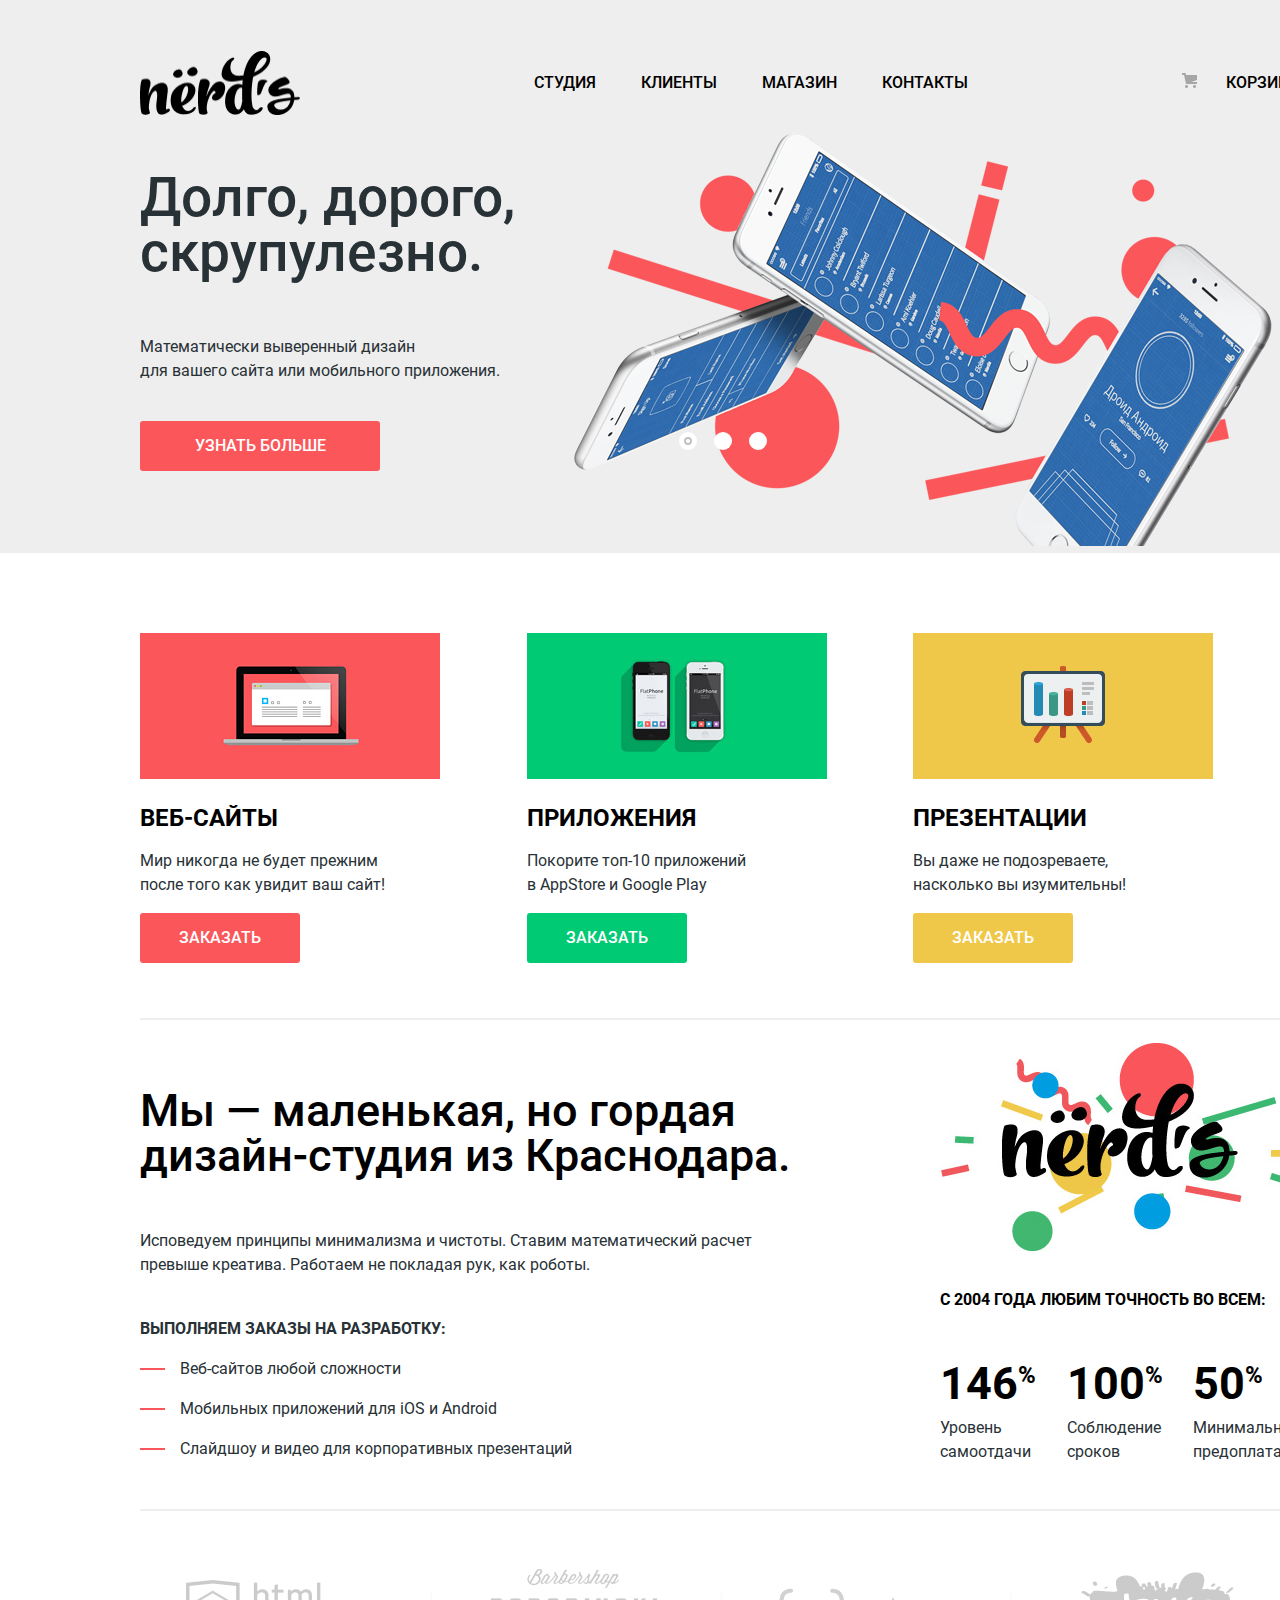
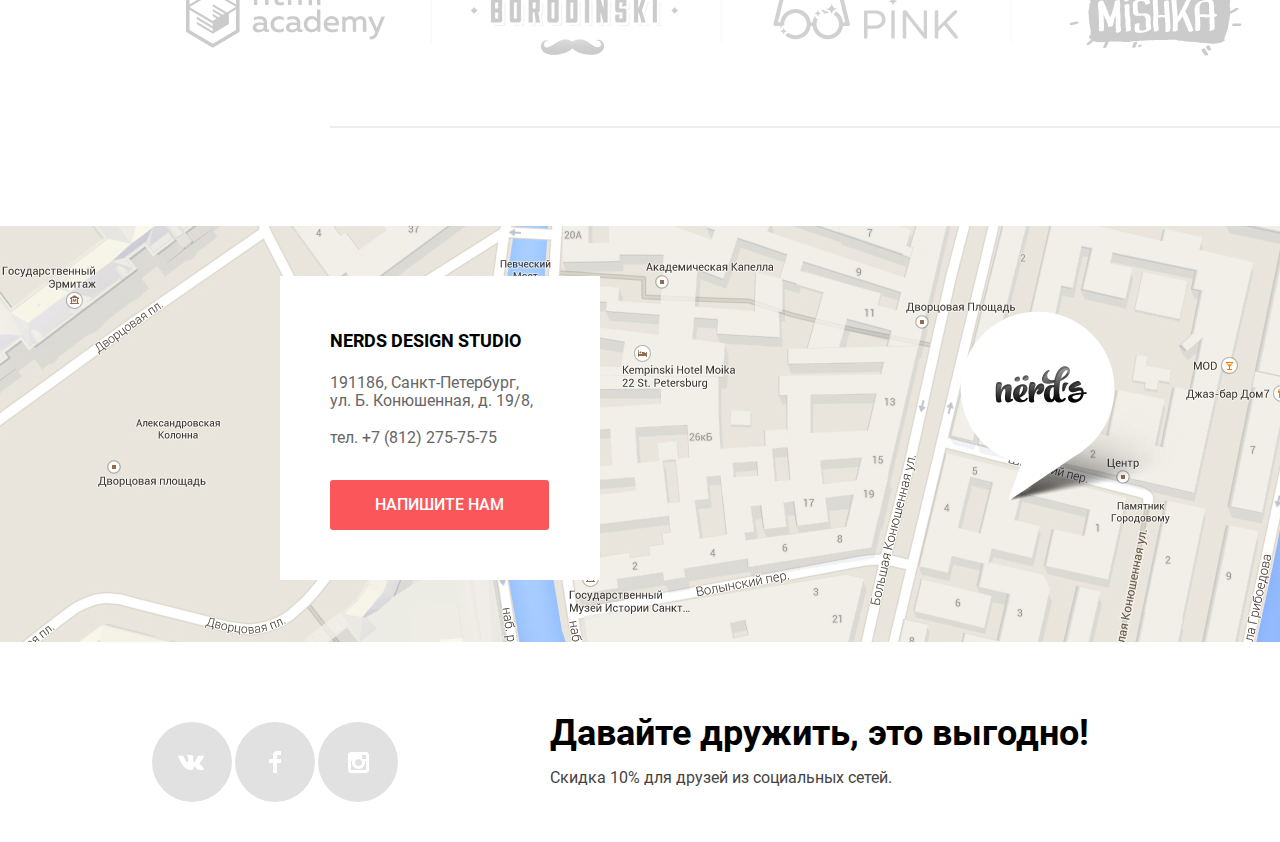
==== index.html @ 18b20baf "Правки к проекту Нёрдс" ====
<!DOCTYPE html>
<html class="page" lang="ru">

<head>
  <meta charset="utf-8">
  <title>HTML Academy: Нёрдс</title>
  <link rel="icon" href="favicon.ico">
  <link rel="icon" href="favicon/icon.svg">
  <link rel="apple-touch-icon" href="favicon/icon.png">
  <link rel="manifest" href="manifest.webmanifest">
  <link rel="stylesheet" href="fonts/roboto.woff2">
  <link rel="stylesheet" href="css/normalize.css">
  <link rel="stylesheet" href="css/style.css">
</head>

<body class="page-body">

  <header class="grey-bkg">
    <nav class="header-navigation container">
      <a class="header-navigation-logo">
        <img src="img/nerds-logo.png" width="160" height="65" alt="Логотип Дизайн-студия электронных решений">
      </a>
      <ul class="site-navigation">
        <li class="site-navigation-item"><a class="site-navigation-item-page" href="#">Студия</a></li>
        <li class="site-navigation-item"><a class="site-navigation-item-page" href="#">Клиенты</a></li>
        <li class="site-navigation-item"><a class="site-navigation-item-page" href="catalog.html">Магазин</a></li>
        <li class="site-navigation-item"><a class="site-navigation-item-page" href="#">Контакты</a></li>
      </ul>
      <div class="bucket navigation-basket">
        <a class="site-navigation-basket">
          <img class="site-navigation-basket-img" src="img/basket.png" width="15" height="15" alt="Корзина">
        </a>
        <a class="site-navigation-basket site-navigation-item-page" href="#">Корзина</a>
      </div>
    </nav>
  </header>
  <main>
    <section class="grey-bkg">
      <section class="proposal container">
        <h1 class="visually-hidden">Наши предложения</h1>
        <ul class="slider-list">
          <li class="slide slide-current">
            <div class="slider-item">
              <section class="proposal-text">
                <p class="proposal-credo">Долго, дорого, скрупулезно.</p>
                <p class="proposal-info">Математически выверенный дизайн для&nbsp;вашего&nbsp;сайта или мобильного
                  приложения.</p>
                <button class="button proposal-button">Узнать больше</button>
              </section>
              <section class="slide-img">
                <img class="proposal-foto" src="img/phone_slide.png" width="760" height="431"
                  alt="слайдер приложений для телефонов">
              </section>
            </div>
          </li>
          <li class="slide">
            <div class="slider-item">
              <section class="proposal-text">
                <p class="proposal-credo"></p>
                <p></p>
                <a class="button" href="#"></a>
              </section>
              <section class="slide-img">
                <img class="proposal-foto" src="#" width="760" height="431" alt="слайд второй">
              </section>
            </div>
          </li>
          <li class="slide">
            <div class="slider-item">
              <section class="proposal-text">
                <p class="proposal-credo"></p>
                <p></p>
                <a class="button" href="#"></a>
              </section>
              <section class="slide-img">
                <img class="proposal-foto" src="#" width="760" height="431" alt="слайд третий">
              </section>
            </div>
          </li>
        </ul>
        <div class="slider-buttons">
          <button class="slide-button" type="button" aria-label="Первый слайд"></button>
          <button class="slide-circle-current" type="button" aria-label="Текущий слайд"></button>
          <button class="slide-button" type="button" aria-label="Второй слайд"></button>
          <button class="slide-button" type="button" aria-label="Третий слайд"></button>
        </div>
      </section>
    </section>
    <section class="products-group container">
      <h2 class="visually-hidden">Продукты</h2>
      <ul class="products-group-list">
        <li class="products-group-item">
          <h3 class="products-group-item-name">Веб-сайты</h3>
          <img class="products-group-item-img" src="img/web_site.jpg" width="300" height="146" alt="Веб-сайты">
          <p class="products-group-item-info">Мир никогда не будет прежним после того как увидит ваш сайт!</p>
          <button class="button button-group button-web-site">Заказать</button>
        </li>
        <li class="products-group-item">
          <h3 class="products-group-item-name">Приложения</h3>
          <img class="products-group-item-img" src="img/appications.jpg" width="300" height="146" alt="Приложжения">
          <p class="products-group-item-info">Покорите топ-10 приложений в&nbsp;AppStore и Google Play</p>
          <button class="button button-group button-applications">Заказать</button>
        </li>
        <li class="products-group-item">
          <h3 class="products-group-item-name">Презентации</h3>
          <img class="products-group-item-img" src="img/presentations.jpg" width="300" height="146" alt="Презентации">
          <p class="products-group-item-info">Вы даже не подозреваете, насколько вы изумительны!</p>
          <button class="button button-group button-presentations">Заказать</button>
        </li>
      </ul>
    </section>
    <section class="about container">
      <h2 class="visually-hidden">О нас</h2>
      <div class="about-info">
        <p class="about-us">Мы — маленькая, но гордая дизайн-студия из Краснодара.</p>
        <p class="about-basics">Исповедуем принципы минимализма и чистоты. Ставим математический расчет превыше
          креатива. Работаем не покладая рук, как роботы.</p>
        <p class="about-us-do">Выполняем заказы на разработку:</p>
        <ul class="order-list">
          <li class="order-item">
            <p>Веб-сайтов любой сложности</p>
          </li>
          <li class="order-item">
            <p>Мобильных приложений для iOS и Android</p>
          </li>
          <li class="order-item">
            <p>Слайдшоу и видео для корпоративных презентаций</p>
          </li>
        </ul>
      </div>
      <div class="statistic">
        <img class="statistic-about about-logo" src="img/nerds_illustration.png" width="360" height="208" alt="Логотип">
        <p class="about-us-work">с 2004 года Любим точность во всем:</p>
        <dl class="about-table">
          <dt class="about-table-efficiency">146<span class="sup">%</span></dt>
          <dd class="about-table-text">Уровень самоотдачи</dd>
          <dt class="about-table-efficiency">100<span class="sup">%</span></dt>
          <dd class="about-table-text">Соблюдение сроков</dd>
          <dt class="about-table-efficiency">50<span class="sup">%</span></dt>
          <dd class="about-table-text">Минимальная предоплата</dd>
        </dl>
      </div>
    </section>
    <section class="partners container">
      <h2 class="visually-hidden">Партнёры</h2>
      <ul class="partners-list">
        <li class="partners-item">
          <a href="https://htmlacademy.ru/intensive/htmlcss">
            <img src="img/logo_htmlacademy.png" width="199" height="68" alt="Логотип HTML Academy">
          </a>
        </li>
        <li class="partners-item partners-item-line">
          <a href="#">
            <img src="img/logo_barbershop.png" width="209" height="90" alt="Логотип Барбершоп БородинскиЙ">
          </a>
        </li>
        <li class="partners-item partners-item-line">
          <a href="#">
            <img src="img/logo-pink.png" width="185" height="52" alt="Логотип Pink">
          </a>
        </li>
        <li class="partners-item partners-item-line">
          <a href="#">
            <img src="img/logo-mishka.png" width="173" height="84" alt="Логотип Mishka">
          </a>
        </li>
      </ul>
    </section>
  </main>
  <footer class="footer">
    <div class="map-bkg">
      <section class="footer-contacts container">
        <h2 class="visually-hidden">Контактная информация</h2>
        <div class="footer-map">
          <p class="footer-contacts-name">Nerds design studio</p>
          <p class="footer-contacts-info">191186, Санкт-Петербург, ул.&nbsp;Б.&nbsp;Конюшенная, д.&nbsp;19/8,</p>
          <a class="footer-contacts-info" href="tel:+7812275575">тел. +7 (812) 275-75-75</a>
          <button class="button footer-contacts-button" type="submit">Напишите нам</button>
        </div>
        <a href="#">
          <img class="visually-hidden footer-contacts-map" src="img/map.jpg" width="100%" height="416" alt="Карта">
          <img class="footer-contacts-map-marker" src="img/map_marker.png" width="231" height="190" alt="Локация">
        </a>
      </section>
    </div>
    <section class="footer-social container">
      <section class="footer-social-icon">
        <h3 class="visually-hidden">Соц.сети</h3>
        <ul class="footer-social-list">
          <li class="footer-social-item">
            <a class="visually-hidden" href="#">Вконтакте</a>
            <a class="footer-social-button" href="#">
              <svg width="27" height="15" viewBox="0 0 27 15" fill="none" xmlns="http://www.w3.org/2000/svg">
                <path
                  d="M16.138 11.51C17.094 11.201 18.318 13.55 19.621 14.449C20.599 15.13 21.348 14.983 21.348 14.983L24.821 14.933C24.821 14.933 26.636 14.821 25.778 13.379C25.707 13.259 25.275 12.31 23.193 10.357C21.016 8.31404 21.311 8.64504 23.932 5.11304C25.529 2.96004 26.168 1.64504 25.968 1.08504C25.776 0.546037 24.603 0.686037 24.603 0.686037L20.69 0.713037C20.309 0.714037 19.986 0.832037 19.839 1.22804C19.836 1.23204 19.218 2.89404 18.394 4.30704C16.653 7.29604 15.958 7.45504 15.67 7.26804C15.009 6.83504 15.176 5.53104 15.176 4.60404C15.176 1.70704 15.608 0.499037 14.33 0.187037C13.903 0.0830374 13.591 0.0150374 12.502 0.00503741C11.11 -0.0159626 9.92797 0.00503743 9.25797 0.334037C8.81297 0.557037 8.47197 1.04604 8.67897 1.07404C8.93897 1.10904 9.52197 1.23404 9.83397 1.66004C10.235 2.21204 10.223 3.44904 10.223 3.44904C10.223 3.44904 10.452 6.86004 9.68297 7.28304C9.15497 7.57304 8.43297 6.98104 6.87997 4.26704C6.08697 2.87904 5.48797 1.34504 5.48797 1.34504C5.48797 1.34504 5.37197 1.06004 5.16197 0.904037C4.91197 0.719037 4.56197 0.660037 4.56197 0.660037L0.84797 0.684037C0.84797 0.684037 0.28997 0.700037 0.0849697 0.946037C-0.0970303 1.16404 0.0699697 1.61404 0.0699697 1.61404C0.0699697 1.61404 2.97897 8.49504 6.27297 11.961C9.29297 15.143 12.725 14.932 12.725 14.932H14.28C14.28 14.932 14.749 14.878 14.989 14.62C15.213 14.38 15.203 13.929 15.203 13.929C15.203 13.929 15.172 11.82 16.138 11.51Z"
                  fill="white" />
              </svg>
            </a>
          </li>
          <li class="footer-social-item">
            <a class="visually-hidden" href="#">Фейсбук</a>
            <a class="footer-social-button" href="#">
              <svg width="12" height="22" viewBox="0 0 12 22" fill="none" xmlns="http://www.w3.org/2000/svg">
                <path d="M12 4V0H8C5.79086 0 4 1.79086 4 4V8H0V12H4V22H8V12H12V8H8V4H12Z" fill="white" />
              </svg>
            </a>
          </li>
          <li class="footer-social-item">
            <a class="visually-hidden" href="#">Инстаграмм</a>
            <a class="footer-social-button" href="#">
              <svg width="21" height="21" viewBox="0 0 21 21" fill="none" xmlns="http://www.w3.org/2000/svg">
                <path fill-rule="evenodd" clip-rule="evenodd"
                  d="M3 0H18C19.65 0 21 1.35 21 3V18C21 19.65 19.65 21 18 21H3C1.35 21 0 19.65 0 18V3C0 1.35 1.35 0 3 0ZM14 10.5C14 8.57 12.43 7 10.5 7C8.57 7 7 8.57 7 10.5C7 12.43 8.57 14 10.5 14C12.43 14 14 12.43 14 10.5ZM3 18V9H4.181C4.0626 9.49127 4.00186 9.99467 4 10.5C4 14.0899 6.91015 17 10.5 17C14.0899 17 17 14.0899 17 10.5C16.9986 9.99464 16.9379 9.49118 16.819 9H18V18H3ZM14 7H18V3H14V7Z"
                  fill="white" />
              </svg>
            </a>
          </li>
        </ul>
      </section>
      <section class="footer-bonus">
        <h3 class="visually-hidden">Бонусы</h3>
        <p class="footer-post">Давайте дружить, это выгодно!</p>
        <p class="footer-discount">Скидка 10% для друзей из социальных сетей.</p>
      </section>
    </section>
  </footer>
  <section class="modal">
    <div class="modal-wrp">
      <h3 class="modal-letter">Напишите нам</h3>
      <button class="modal-close" type="button">
        <svg width="21" height="21" viewBox="0 0 21 21" fill="none" xmlns="http://www.w3.org/2000/svg">
          <path
            d="M13.3391 10.5088L20.7163 3.13165C21.1056 2.74233 21.1056 2.1058 20.7163 1.71647L19.3011 0.300294C18.9118 -0.0890303 18.2752 -0.0890303 17.8859 0.300294L10.5088 7.67844L3.13163 0.301295C2.7423 -0.0880295 2.10577 -0.0880295 1.71645 0.301295L0.301271 1.71647C-0.0880537 2.1058 -0.0880537 2.74233 0.301271 3.13165L7.67842 10.5088L0.301271 17.8859C-0.0880537 18.2753 -0.0880537 18.9118 0.301271 19.3011L1.71745 20.7163C2.10678 21.1056 2.74331 21.1056 3.13263 20.7163L10.5098 13.3392L17.8869 20.7163C18.2762 21.1056 18.9128 21.1056 19.3021 20.7163L20.7173 19.3011C21.1066 18.9118 21.1066 18.2753 20.7173 17.8859L13.3391 10.5088Z"
            fill="#FB565A" />
        </svg>
      </button>
      <form class="modal-info" action="https://echo.htmlacademy.ru/" method="post">
        <p class="modal-name">
          <label class="modal-info-name" for="modal-info-name">Ваше имя:</label>
          <input class="modal-info-text modal-info-text-name" id="modal-info-name" type="text" name="name"
            placeholder="Имя Фамилия">
        </p>
        <p class="modal-email">
          <label class="modal-info-name" for="modal-info-email">Ваш email:</label>
          <input class="modal-info-text modal-info-text-email" id="modal-info-email" type="email" name="email"
            placeholder="email@example.com">
        </p>
        <p class="modal-text">
          <label class="modal-info-name" for="modal-info-text">Текст письма:</label>
          <textarea class="modal-info-text modal-info-text-letter" id="modal-info-text" name="text"
            placeholder="В свободной форме"></textarea>
        </p>
        <button class="button modal-button" type="submit">Отправить</button>
      </form>
    </div>
  </section>
  <script src="js/modal-letter.js"></script>
</body>

</html>
---- css/style.css ----
/*Font*/

@font-face {
  font-family: "Roboto";
  src: local("Roboto"),
       url("../fonts/roboto.woff2") format(woff2),
       url(../fonts/roboto.woff) format(woff);
  font-weight: 400;
  font-style: normal;
}

@font-face {
  font-family: "Roboto";
  src: local("Roboto"),
       url("../fonts/robotomedium.woff2") format(woff2),
       url(../fonts/robotomedium.woff) format(woff);
  font-weight: 500;
  font-style: medium;
}

@font-face {
  font-family: "Roboto";
  src: local("Roboto"),
       url("../fonts/robotobold.woff2") format(woff2),
       url(../fonts/robotobold.woff) format(woff);
  font-weight: 700;
  font-style: bold;
}

/*Variables*/

:root {
  --basic-black: #000000;
  --basic-white: #FFFFFF;
  --blackgreen: #283136;
  --darkgrey: #A6A6A6;
  --redpink: #FB565A;
  --blackgrey: #666666;
  --blackdarkgrey: #444444;
  --grey: #E1E1E1;
  --lightgrey: #EEEEEE;
  --blacklight: #4D4D4D;
  --blackbrown: #231F20;
  --red: #E74246;
  --reddark: #D7373B;
  --greenlight: #00CA74;
  --green: #00BC6C;
  --greendark: #00AA62;
  --orangelight: #EFC849;
  --ogange: #EAB534;
  --orangedark: #E5A722;
  --greymidle: #E1E1E1;
  --lightgreyblue: #D7DCDE;
  --darkgreyblue: #B4B8BB;
  --lightgreybrown: #DFDFDF;
  --darkgreybrown: #D5D5D5;
  --midlegreybrown: #DBDBDB;
  --greygrey: #C1C1C1;
  --lightgreygreenblue: #D7DCDF;
  --darkgreyred: #ABABAB;
  --greyred: #C4C4C4;
  --darkgreylightblue: #B4B9BB;
}

/*Global*/

body {
  font-family: "Roboto", Arial, sans-serif;
  font-size: 16px;
  line-height: 24px;
  font-weight: 400;
  color: var(--blackgreen);
  background-color: var(--basic-white);
  display: grid;
  grid-template-rows: min-content 1fr min-content;
}

.container {
  width: 1160px;
  margin: 0 auto;
  padding: 0px 140px 0px;
}

.grey-bkg {
  background-color: var(--lightgrey);
}

a {
  text-decoration: none;
  cursor: pointer;
  color: var(--basic-black);
}

a:visited {
  border-bottom: 2px solid #FB565A;
  padding-bottom: 13px;
}

a:hover {
  color: var(--redpink);
}

a:active {
  color: var(--basic-black);
  opacity: 30%;
}

img {
  max-width: 100%;
}

.button {
  font-size: 16px;
  line-height: 30px;
  font-weight: 500;
  min-height: 50px;
  color: var(--basic-white);
  background-color: var(--redpink);
  text-transform: uppercase;
  border-radius: 3px;
  border: transparent;
  cursor: pointer;
}

.button:hover {
  background-color: var(--red);
}

.button:active {
  color: rgba(255,255,255,0.3);
  background-color: var(--reddark);
  box-shadow: inset 0px 3px 0px rgba(0, 1, 1, 0.1);
}

.page {
  height: 100%;
}

/*Visually-hidden*/

.visually-hidden {
  position: absolute;
  clip: rect(0 0 0 0);
  width: 1px;
  height: 1px;
  margin: -1px;
}

/*Header-navigation*/

.header-navigation {
  display: flex;
  justify-content: space-between;
  align-items: center;
  font-size: 16px;
  line-height: 30px;
  font-weight: 500;
  text-transform: uppercase;
  padding: 50px 0px 0px 0px;
}

/*Header-navigation-logo*/

.header-navigation-logo {
  width: 160px;
  height: 65px;
  cursor: pointer;
}

.header-navigation-logo:hover {
  opacity: 70%;
}
.header-navigation-logo:active {
  opacity: 30%;
}

/*Site-navigation*/

.site-navigation {
  list-style-type: none;
  display: flex;
  flex-wrap: wrap;
  padding: 0px 40px 0px;
}

.site-navigation-item {
  margin-left: 45px;
}

.site-navigation-item-catalog {
  border-bottom: 2px solid #FB565A;
  padding-bottom: 13px;
}

/*Basket*/

.basket {
  display: flex;
}

.site-navigation-basket {
  margin-left: 25px;
}

.site-navigation-basket-img {
  cursor: pointer;
}

/*Proposal*/

.proposal {
  display: flex;
  flex-wrap: wrap;
  justify-content: center;
}

/*Proposal-text*/

.proposal-text {
  width: 400px;
} 

/*Proposal-credo*/

.proposal-credo {
  grid-column: 1 / 2;
  font-size: 55px;
  line-height: 55px;
  font-weight: 500;
}

.proposal-info {
  min-height: 50px;
}

.proposal-button {
  background-color: var(--redpink);
  width: 240px;
  margin-top: 20px;
}

/*Proposal-foto*/

.proposal-foto {
  grid-column: 2 / -1;
  width: 760px;
  height: 431px;
}

/*Slide*/

.slide {
  display: none;
}

.slide-current {
  display: block;
}

.slider-list {
  padding-left: 0px;
  margin: 0px;
}

.slider-item {
  display: flex;
  justify-content: space-between;
}   

/*Slider-button*/

.slider-buttons {
  z-index: 1;
  display: flex;
  width: 88px;
  justify-content: space-between;
  background-color: transparent;
  margin-top: -225px;
  margin-right: -5px;
  align-self: center;
}

/*Slide-button*/

.slide-button {
  padding: 0px;
  width: 18px;
  height: 18px;
  background-color: var(--basic-white);
  border-radius: 50%;
  border: transparent;
  cursor: pointer;
  position: relative;
  display: flex;
  align-items: center;
  justify-content: center;
}

.slide-circle-current {
  padding: 0px;
  margin: 5px;
  width: 8px;
  height: 8px;
  background-color: transparent;
  border: 2px solid #C1C1C1;
  border-radius: 50%;
  z-index: 2;
  position: absolute;
}

/*Products-group*/

.products-group {
  position: relative;
}

.products-group-list {
  display: grid;
  grid-template-columns: 1fr 1fr 1fr;
  list-style-type: none;
  padding: 0px;
  margin: 80px 0px 40px;
}

.products-group-item {
  display: flex;
  flex-direction: column;
}

.products-group-item-name {
  font-size: 24px;
  line-height: 30px;
  font-weight: 700;
  text-transform: uppercase;
  color: var(--basic-black);
  margin-bottom: 0px;
}

.products-group-item-img {
  order: -1;
}

.products-group-item-info {
  width: 260px;
}

/*Button-group*/

.button-group {
  width: 160px;
  margin-bottom: 40px;
}

.button-applications {
  background-color: var(--greenlight);
}

.button-applications:hover {
 background-color: var(--green);
}

.button-applications:active {
  background-color: var(--greendark);
}

.button-presentations {
  background-color: var(--orangelight);
}

.button-presentations:hover {
  background-color: var(--ogange);
}

.button-presentations:active {
  background-color: var(--orangedark);
}

/*About*/

.about {
  display: flex;
  justify-content: space-between;
  position: relative;
}

.about::before {
  content: "";
  position: absolute;
  width: 1160px;
  height: 2px;
  background-color: var(--lightgrey);
  top: -25px;
}

.about-info {
  width: 651px;
}

.about-us {
  font-size: 45px;
  line-height: 45px;
  font-weight: 500;
  color: var(--basic-black);
  margin: 45px 0px 51px;
}

.about-basics {
  margin-bottom: 32px;
}

.about-us-do {
  font-weight: 700;
  text-transform: uppercase;
  margin-top: 40px;
}

.about-us-work {
  font-weight: 700;
  color: var(--basic-black);
  text-transform: uppercase;
  margin: 37px 0px 31px;
}

.order-list {
  margin-bottom: 16px;
}

.order-item {
  list-style-type: none;
  background: url(../img/line-item.jpg) no-repeat left center;
  margin-left: -40px;
  padding-left: 40px;
}

/*Statistic*/

.statistic {
  display: flex;
  flex-direction: column;
  width: 360px;
}

/*About-table*/
.about-table {
  margin: 0px;
  display: grid;
  grid-template-columns: 1fr 1fr 1fr;
  grid-template-rows: 1fr 1fr;
  column-gap: 20px;
}

.sup {
  vertical-align: super;
  font-size: 24px;
}

.about-table-efficiency {
  grid-row: 1 / 2;
  font-size: 45px;
  line-height: 64px;
  font-weight: 700;
  color: var(--basic-black);
}

.about-table-text {
  grid-row: -1 / -2;
  margin: 0px;
}

/*Partners*/

.partners-list {
  padding: 0;
  display: grid;
  grid-template-columns: 1fr 1fr 1fr 1fr;
  list-style-type: none;
  justify-items: center;
  align-items: center;
  margin: 70px 0px 150px;
  position: relative;
  cursor: pointer;
}

.partners-list::before {
  content: "";
  position: absolute;
  width: 1160px;
  height: 2px;
  background-color: var(--lightgrey);
  top: -50px;
  }

/*Partners-item*/

.partners-item {
  position: relative;
  width: 100%;
  height: 100%;
  margin: 10px 0px;
  display: flex;
  align-items: center;
  justify-content: center;
  opacity: 20%;
}

.partners-item:hover {
  opacity: 100%;
}

.partners-item:active {
 opacity: 10%;
}

.partners-item-line::before {
  content: "";
  position: absolute;
  width: 2px;
  height: 52px;
  background-color: var(--lightgrey);
  left: 0px;
}

/*Footer*/

.map-bkg {
  background-image: url(../img/map.jpg);
  background-repeat: no-repeat;
  background-size: cover;
  height: 416px;
}

.footer-contacts {
  display: flex;
  padding: 0px;
}

/*Footer-map*/

.footer-map {
  width: 220px;
  height: min-content;
  background-color: var(--basic-white);
  margin-top: 50px;
  margin-left: 140px;
  padding: 50px;
  position: relative;
}

.footer-map::before {
  content: "";
  position: absolute;
  width: 1160px;
  height: 2px;
  background-color: var(--lightgrey);
  top: -150px;
}

/*Footer-contacts-map-marker*/

.footer-contacts-map-marker {
  margin-top: 85px;
  margin-left: 360px;
}

/*Footer-contacts*/

.footer-contacts-name {
  font-size: 18px;
  line-height: 30px;
  font-weight: 700;
  color: var(--basic-black);
  text-transform: uppercase;
  margin-top: 0px;
}

.footer-contacts-info {
  font-size: 16px;
  line-height: 18px;
  color: var(--blackgrey);
}

.footer-contacts-button {
  background-color: var(--redpink);
  margin-top: 30px;
  width: 219px;
  height: 50px;
}

/*Footer-social*/

.footer-social {
  display: flex;
  flex-wrap: wrap;
  justify-content: start;
  align-items: center;
  height: min-content;
}

.footer-social-icon {
  width: 270px;
  align-items: center;
  margin-right: 140px;
  margin-top: 40px;
}

.footer-social-list {
  display: flex;
  flex-wrap: wrap;
  justify-content: space-around;
  list-style-type: none;
  padding: 0px;
  margin: 40px 10px;
}

.footer-social-button {
  display: flex;
  align-items: center;
  justify-content: center;
  width: 80px;
  height: 80px;
  border-radius: 50%;
  background-color: var(--grey);
}

.footer-social-button:hover {
  background-color: var(--red);
}

.footer-social-button:active {
  color: rgba(255,255,255,0.3);
  background-color: var(--reddark);
  box-shadow: inset 0px 3px 0px rgba(0, 1, 1, 0.1);
}

.footer-post {
  font-size: 36px;
  line-height: 36px;
  font-weight: 700;
  color: var(--basic-black);
  margin-bottom: 10px;
}

.footer-discount {
  font-size: 16px;
  line-height: 22px;
  color: var(--blackdarkgrey);
}

/*Modal*/

.modal {
  display: none;
  width: 960px;
  min-height: 590px;
  background: var(--basic-white);
  box-shadow: 0px 20px 40px rgba(0, 0, 0, 0.4);
  z-index: 1;
  position: fixed;
  bottom: 1140px;
  left: 50%;
}

.modal-wrp {
  padding: 65px 100px 85px;
  display: grid;
  grid-template-columns: 1fr 1fr;
  grid-template-rows: min-content min-content min-content;
  
}

.modal-show {
  display: block;
  animation: bounce 0.9s;
  transform: translate(-50%, 100%);
}

.modal-error {
  animation: shake;
}

.modal-letter {
  grid-area: 1 / 1 / 2 / 2;
  font-size: 45px;
  line-height: 53px;
  font-weight: 700;
  color: var(--basic-black);
}

.modal-close {
  grid-column: 2 / -1;
  grid-row: 1 / 2;
  justify-self: end;
  border: transparent;
  background-color: transparent;
  opacity: 0.3;
}

.modal-close:hover {
  opacity: 1;
  border: transparent;
}

.modal-close:active {
  opacity: 0.1;
  border: transparent;
}

.modal-info {
  grid-column: 1 / -1;
  grid-row: 2 / -2;
  display: grid;
  grid-template-columns: 1fr 1fr;
  grid-template-rows: min-content 1fr min-content;
  column-gap: 40px;
  row-gap: 37px;
}

.modal-name {
  grid-column: 1 / 2;
  grid-row: 1 / 2;
}

.modal-name {
  display: flex;
  flex-wrap: wrap;
  flex-direction: column;
  margin: 0px;
}

.modal-email {
  grid-column: 2 / 3;
  grid-row: 1 / 2;
}

.modal-email {
  display: flex;
  flex-wrap: wrap;
  flex-direction: column;
  margin: 0px;
}

.modal-text {
  grid-column: 1 / 3;
  grid-row: 2 / 3;
}

.modal-text {
  display: flex;
  flex-wrap: wrap;
  flex-direction: column;
  margin: 0px;
}

.modal-info-name {
  font-size: 16px;
  line-height: 18px;
  font-weight: 700;
  color: var(--basic-black);
}

.modal-info-text {
  font-size: 16px;
  line-height: 18px;
  color: var(--blackdarkgrey);
  border: 2px solid #D7DCDE;
  border-radius: 3px;
  margin-top: 10px;
  padding: 15px;
}

.modal-info-text:visited:focus {
  color: rgba(68,68,68,1);
  border-color: var(--basic-black);
}

.modal-info-text:hover {
  color: rgba(68,68,68,0.5);
  border-color: var(--darkgreylightblue);
}

.modal-info-text:invalid {
  color: rgba(231,66,70,1);
  border-color: var(--red);
}

.modal-info-text-letter {
  height: 108px;
  font-family: inherit;
  font-style: inherit;
  font-weight:inherit;
}

.modal-button {
  grid-row: -1 / -2;
  background-color: var(--redpink);
  width: 250px;
  margin-top: 10px;
}

/*Modal-Animation*/

@keyframes bounce {
  0% {
    transform: translate(-50%, 0%);
  }

  70% {
    transform: translate(-50%, 70%);
  }

  90% {
    transform: translate(-50%, 50%);
  }

  100% {
    transform: translate(-50%, 100%);
  }
}

@keyframes shake {
  0%,
  100% {
    transform: translateX(0);
  }

  10%,
  30%,
  50%,
  70%,
  90% {
    transform: translateX(-10px);
  }

  20%,
  40%,
  60%,
  80% {
    transform: translateX(10px);
  }
}

/*Page-catalog*/

.page-catalog {
  display: grid;
  grid-template-rows: min-content 1fr;
}

/*Header-pagename*/

.header-pagename {
  grid-row: 1 / 2;
  grid-column: 1 / -1;
  font-size: 55px;
  line-height: 55px;
  font-weight: 500;
  color: var(--basic-black);
  text-align: center;
  background-color: var(--lightgrey);
  padding: 78px 140px 108px;
  margin: 0px;
}
  
/*Catalog-products*/

.catalog-products {
  display: grid;
  grid-template-columns: min-content 1fr;
}

/*Our-products*/

.our-products {
  grid-column: 1 / 2;
  width: 260px;
  margin-right: 127px;
  display: flex;
  flex-direction: column;
  margin-top: 55px;
}

.filter-type-cost {
  grid-row: 2 / 3;
  grid-column: 1 / 2;
  margin-bottom: 48px;
}

/*Range-cost*/

.range-cost {
  width: 260px;
  border-radius: 3px;
  margin-bottom: 14px;
}

.range-controls {
 height: 41px;
 border-radius: 3px;
 background-color: var(--lightgrey);
 margin-bottom: 14px;
 padding-top: 39px;
 padding-right: 20px;
 padding-left: 20px;
 position: relative;
}

.range-controls .csale {
  width: 216px;
  height: 2px;
  background-color: var(--lightgreygreenblue);
}

.range-cost .bar {
  width: 70%;
  height: 2px;
  background-color: var(--greenlight);
}

.range-cost .toggle {
  width: 4px;
  height: 4px;
  padding: 0px;
  background-color: var(--darkgreyred);
  border: 8px solid #FFFFFF;
  border-radius: 50%;
  box-shadow: 0px 2px 1px rgba(0, 0, 0, 0.15);
  position: absolute;
  top: 30px;
  left: 0px;
  cursor: pointer;
}

.range-cost .toggle-min {
  left: 18px;
}

.range-cost .toggle-max {
  left: 160px;
}

.filter-type-price
.filter-type-grid
.filter-type-design
.filter-button {
  grid-row: 3 / 4;
  grid-column: 1 / 2;
}

.filter-type-sort {
  grid-row: 2 / 3;
  grid-column: 2 / 3;
  margin: 0px;
}

/*Our-products-filter*/

.our-products-filter {
  grid-column: 2 / 3;
  margin-top: 55px;
}

/*Filter*/

.filter {
  border: none;
  padding-left: 0px;
  margin-bottom: 10px;
}

.filter-cost {
  list-style-type: none;
  margin: 0px;
  padding-left: 0px;
  border: none;
  display: flex;
  flex-direction: column;
}

.filter-type {
  font-size: 18px;
  line-height: 30px;
  font-weight: 700;
  color: var(--basic-black);
  text-transform: uppercase;
}

.filter fieldset:first-child {
  margin-bottom: 18px;
}

.filter-type-price {
  display: flex;
  justify-content: space-between;
}

.filter-type-price label {
  font-size: 16px;
  line-height: 22px;
  text-transform: uppercase;
  color: var(--blackgreen);
}

.filter-type-price input {
  font-size: inherit;
  font-family: inherit;
  width: 80px;
  height: 38px;
  margin-left: 11px;
  text-align: center;
  color: inherit;
  border: none;
  border-radius: 3px;
  background-color: var(--lightgrey);
}

.filter-type-item {
  list-style-type: none;
  margin-bottom: 18px;
  margin-left: 5px;
}

.filter-type-item:disabled {
  opacity: 0.3;
}

.filter-type-item label {
  position: relative;
  display: block;
  cursor: pointer;
}

/*Ffilter-input-radio*/

.filter-input-radio + label::before {
  content: "";
  position: absolute;
  top: -5px;
  left: -41px;
  width: 21px;
  height: 21px;
  border: 4px solid #4D4D4D;
  border-radius: 50%;
  opacity: 40%;
}

.filter-input-radio:checked + label::before:hover:focus {
  opacity: 99%;
}

.filter-input-radio:checked + label::before:disabled {
  opacity: 10%;
}

.filter-input-radio:checked + label::after {
  content: "";
  position: absolute;
  top: 4px;
  left: -32px;
  width: 11px;
  height: 11px;
  background-color: var(--blacklight);
  border-radius: 50%;
  opacity: 99%;
}

.filter-input-radio:checked + label::after:hover:focus {
  opacity: 99%;
}

.filter-input-radio:checked + label::after:disabled {
  opacity: 10%;
}

/*Filter-input-checkbox*/

.filter-input-checkbox + label::before {
  content: "";
  position: absolute;
  top: 0px;
  left: -41px;
  width: 21px;
  height: 21px;
  border: 2px solid #4D4D4D;
  border-radius: 3px;
  opacity: 0.4;
}

.filter-input-checkbox:checked + label::after {
  content: "";
  position: absolute;
  top: 3px;
  left: -37px;
  width: 21px;
  height: 17px;
  background-image: url(../img/check.png);
  background-repeat: no-repeat;
  background-position: 0 0;
}

/*Filter-button*/

.filter-button {
  font-size: 16px;
  line-height: 18px;
  color: var(--basic-black);
  background-color: var(--lightgrey);
  width: 260px;
  margin-top: 3px;
}

.filter-button:hover {
  background-color: var(--lightgreybrown);
}

.filter-button:active {
  color: rgba(0,0,0,0.3);
  background-color: var(--darkgreybrown);
  box-shadow: inset 0px 3px 0px rgba(0, 1, 1, 0.1);
}

/*Filter-products-sort*/

.filter-products-sort {
  font-size: 14px;
  line-height: 18px;
  color: var(--basic-black);
  text-transform: uppercase;
  display: flex;
  flex-wrap: wrap;
  align-items: baseline;
  justify-content: space-between;
}

.filter-products-sort-group{
  display: flex;
  flex-wrap: wrap;
}

.filter-products-sort-list {
  list-style-type: none;
  display: flex;
  flex-wrap: wrap;
  align-items: center;
  margin: 0px;
}

.filter-products-sort-item {
  font-size: 14px;
  line-height: 18px;
  text-transform: uppercase;
  margin-left: 25px;
  align-items: center;
  opacity: 30%;
  cursor: pointer;
} 

.filter-products-sort-price {
  opacity: 99%;
}

.filter-products-sort-item:visited {
  color: rgba(0,0,0,1);
}

.filter-products-sort-item:hover {
  color: rgba(0,0,0,1);
  opacity: 60%;
}

.filter-products-sort-item:active {
  color: rgba(0,0,0,1);
}

/*Filter-products-sort-button*/

.filter-products-sort-button {
  margin-left: 47px;
  display: flex;
  align-items: center;
  height: 45px;
}

.filter-products-button {
  background-color: transparent;
  border: transparent;
  cursor: pointer;
  color: var(--darkgrey);
  opacity: 20%;
}

.button-big {
  color: var(--blackbrown);
  opacity: 99%;
}

.button-small {
  color: var(--darkgrey);
}

.filter-products-button:visited {
  color: var(--blackbrown);
  opacity: 99%;
  border: transparent;
}

.filter-products-button:hover {
  color: var(--darkgrey);
  opacity: 99%;
}

.filter-products-button:active {
  color: var(--blackbrown);
  opacity: 99%;
  border: transparent;
}

/*Products*/

.products {
  grid-row: 3 / 4;
  grid-column: 2 / 4;
}

.products-list {
  display: flex;
  flex-wrap: wrap;
  padding: 0px;
  list-style-type: none;
}

.products-item {
  padding: 0px;
  margin-right: 36px; 
  margin-bottom: 31px;
  background-color: var(--greyred);
  width: 360px;
  height: 617px;
  background-position: center;
  border: 1px solid #C4C4C4;
  border-radius: 5px;
}

.products-item:nth-last-child(2n+1) {
  margin-right: 0px;
}

/*Product-card*/

.product-card-sedona {
  cursor: pointer;
}

.product-card-sedona:hover {
  filter: drop-shadow(0px 6px 15px rgba(0, 0, 0, 0.25));
}

/*Img-cap*/ 

.img-cap {
  background-color: var(--blacklight);
  opacity: 12%;
  width: 363px;
  height: 40px;
  margin-top: -15px;
  margin-left: -1px;
  border-radius: 5px 5px 0 0;
}

.circle-group {
  display: flex;
  justify-content: space-between;
  width: 60px;
  margin: 13px auto 13px 16px;
}

.img-cap-circle {
  z-index: 1;
  margin: 0px;
  color: var(--basic-white);
  opacity: 99%;
}

.product-img {
  border-radius: 0 0 5px 5px;
}

/*Product-info*/

.product-info {
  display: flex;
  flex-direction: column;
  justify-content: center;
  align-items: center;
  width: 360px;
  height: 231px;
  background-color: var(--lightgrey);
  margin-top: -237px;
  margin-bottom: 10px;
  border-radius: 0 0 5px 5px;
  position: absolute;
  z-index: 1;
}

.products-item-name {
  font-size: 18px;
  line-height: 30px;
  color: var(--basic-black);
  text-transform: uppercase;
  margin: 0px;
}

.products-item-name:hover {
  color: var(--redpink);
}

.products-item-name:active {
  color: var(--basic-black);
  opacity: 30%;
}

.products-item-info {
  font-size: 16px;
  line-height: 18px;
  color: var(--blackgrey);
  text-align: center;
  width: 250px;
  margin: 12px 0 32px;
}

.products-item-button {
  width: 250px;
  margin: 0px;
  padding: 0px;
}

.products-item-button:active {
  color: rgba(255,255,255,1);
  opacity: 99%;
}

.card-img-sedona {
  position: relative;
}

.card-info {
  position: absolute;
  display: none;
}

.card-img-sedona:hover {
  filter: drop-shadow(0px 6px 15px rgba(0, 0, 0, 0.25));
}

.card-img-sedona:hover
.card-info {
  display: block;
}

.card-img-sedona:hover
.img-cap-sedona {
  background-color: rgba(77,77,77,1);
  opacity: 99%;
}

.product-card-sedona:hover
.img-cap-sedona {
  background-color: rgba(77,77,77,1);
  opacity: 99%;
  filter: drop-shadow(0px 6px 15px rgba(0, 0, 0, 0.25));
}

/*.product-card-others:hover
.img-cap {
  background-color: rgba(77,77,77,1);
  opacity: 99%;
  filter: drop-shadow(0px 6px 15px rgba(0, 0, 0, 0.25));
}*/

/*Products-pages-button*/

.products-pages-button {
  display: flex;
  flex-wrap: wrap;
  justify-content: flex-start;
  list-style-type: none;
  margin-top: 45px;
  margin-bottom: 60px;
}

.pages-button {
  margin-right: 11px;
  font-size: 16px;
  line-height: 18px;
  font-weight: 500;
  color: var(--basic-black);
  text-transform: uppercase;
  text-align: center;
  background-color: var(--lightgrey);
  border-radius: 3px;
  border: transparent;
  width: 50px;
  cursor: pointer;
}

.page-button-one {
  background-color: var(--basic-white);
  border: 3px solid #DBDBDB;
}

.page-button-next {
  width: 260px;
}

.pages-button:visited {
  color: var(--basic-black);
  background-color: var(--lightgrey);
  border: 3px solid #DBDBDB;
}

.pages-button:hover {
  background-color: var(--lightgreybrown);
  border: transparent;
}

.pages-button:active {
  color: rgba(0,0,0,0.3);
  background-color: var(--darkgreybrown);
  box-shadow: inset 0px 3px 0px rgba(0, 1, 1, 0.1);
}
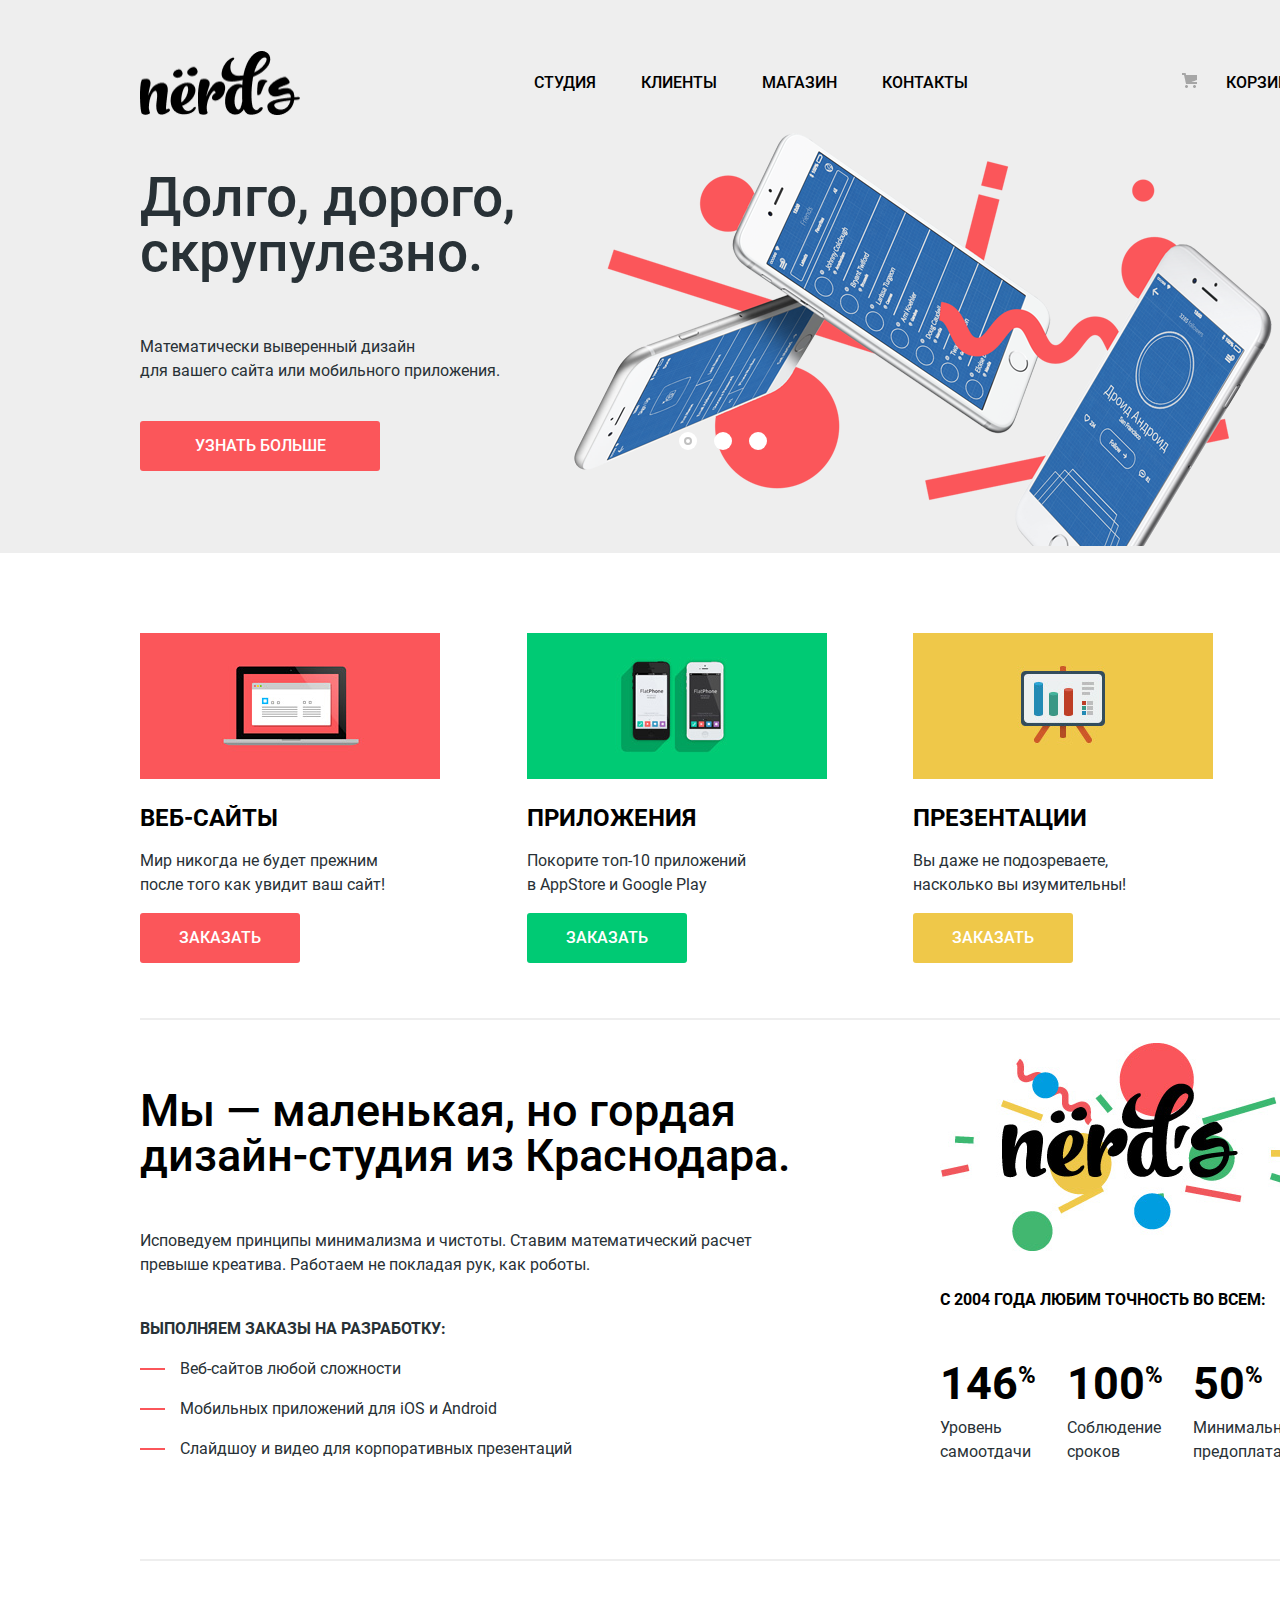
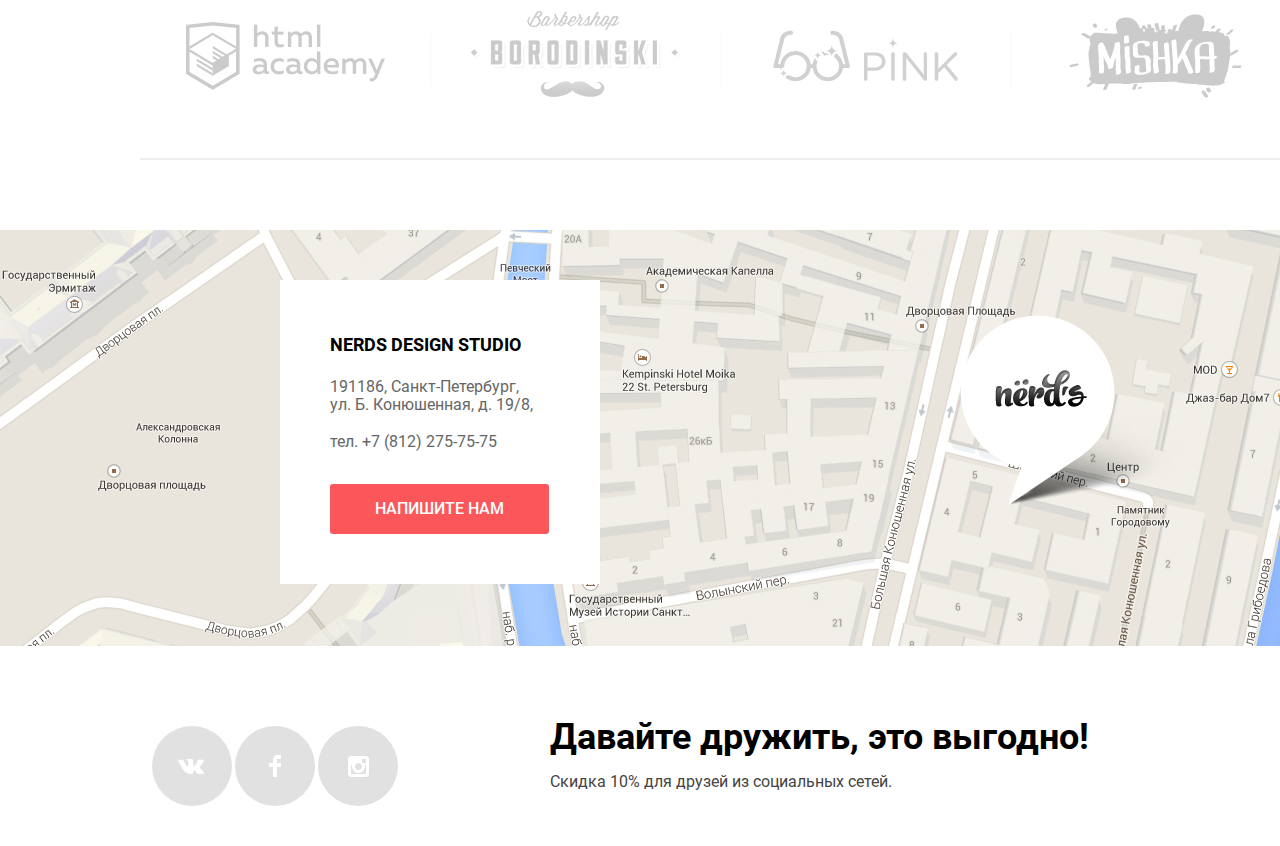
==== commit 06af8a79: "Исправила размеры карты в разметке" ====
--- a/index.html
+++ b/index.html
@@ -178,8 +178,8 @@
           <button class="button footer-contacts-button" type="submit">Напишите нам</button>
         </div>
         <a href="#">
-          <img class="visually-hidden footer-contacts-map" src="img/map.jpg" width="100%" height="416" alt="Карта">
-          <img class="footer-contacts-map-marker" src="img/map_marker.png" width="231" height="190" alt="Локация">
+          <img class="visually-hidden footer-contacts-map" src="img/map.jpg" width="1440" height="416" alt="Карта Санкт-Петербурга">
+          <img class="footer-contacts-map-marker" src="img/map_marker.png" width="231" height="190" alt="Локация ул. Б. Конюшенная, д.19/8">
         </a>
       </section>
     </div>
--- a/css/style.css
+++ b/css/style.css
@@ -470,18 +470,20 @@
 /*Partners*/
 
 .partners-list {
-  padding: 0;
+  padding: 40px 0;
+  margin: 70px 0px;
+  border-top: 2px solid #EEEEEE;
+  border-bottom: 2px solid #EEEEEE;
   display: grid;
   grid-template-columns: 1fr 1fr 1fr 1fr;
   list-style-type: none;
   justify-items: center;
   align-items: center;
-  margin: 70px 0px 150px;
+  cursor: pointer;
   position: relative;
-  cursor: pointer;
-}
-
-.partners-list::before {
+}
+
+/*.partners-list::before {
   content: "";
   position: absolute;
   width: 1160px;
@@ -490,6 +492,15 @@
   top: -50px;
   }
 
+.partners-item:last-child::after {
+  content: "";
+  position: absolute;
+  width: 1160px;
+  height: 2px;
+  background-color: var(--lightgrey);
+  top: 150px;
+}*/
+
 /*Partners-item*/
 
 .partners-item {
@@ -543,16 +554,6 @@
   margin-top: 50px;
   margin-left: 140px;
   padding: 50px;
-  position: relative;
-}
-
-.footer-map::before {
-  content: "";
-  position: absolute;
-  width: 1160px;
-  height: 2px;
-  background-color: var(--lightgrey);
-  top: -150px;
 }
 
 /*Footer-contacts-map-marker*/
@@ -656,7 +657,7 @@
   box-shadow: 0px 20px 40px rgba(0, 0, 0, 0.4);
   z-index: 1;
   position: fixed;
-  bottom: 1140px;
+  bottom: 100%;
   left: 50%;
 }
 
@@ -1369,12 +1370,19 @@
   filter: drop-shadow(0px 6px 15px rgba(0, 0, 0, 0.25));
 }
 
-/*.product-card-others:hover
+.product-card-others:hover
+.product-img {
+  background-color: rgba(77,77,77,1);
+  opacity: 99%;
+  filter: drop-shadow(0px 6px 15px rgba(0, 0, 0, 0.25));
+}
+
+.product-card-others:hover
 .img-cap {
   background-color: rgba(77,77,77,1);
   opacity: 99%;
   filter: drop-shadow(0px 6px 15px rgba(0, 0, 0, 0.25));
-}*/
+}
 
 /*Products-pages-button*/
 
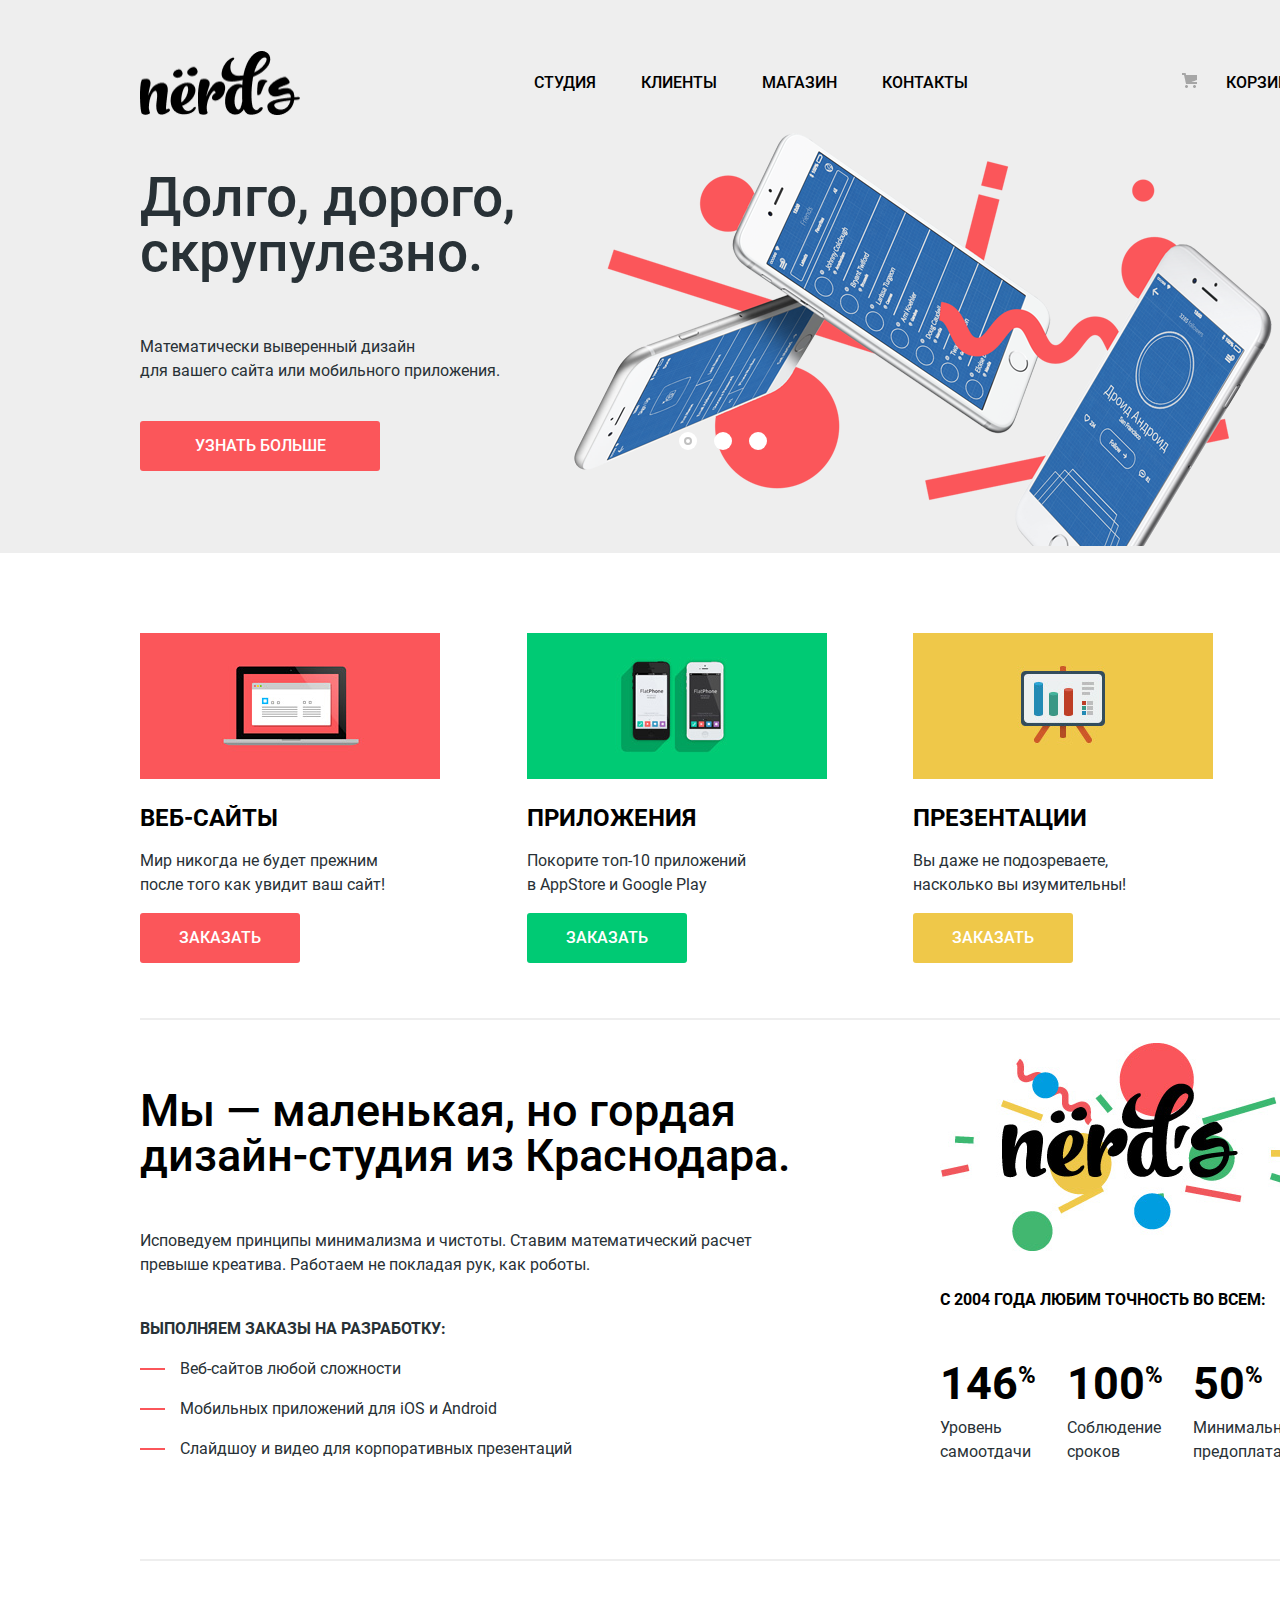
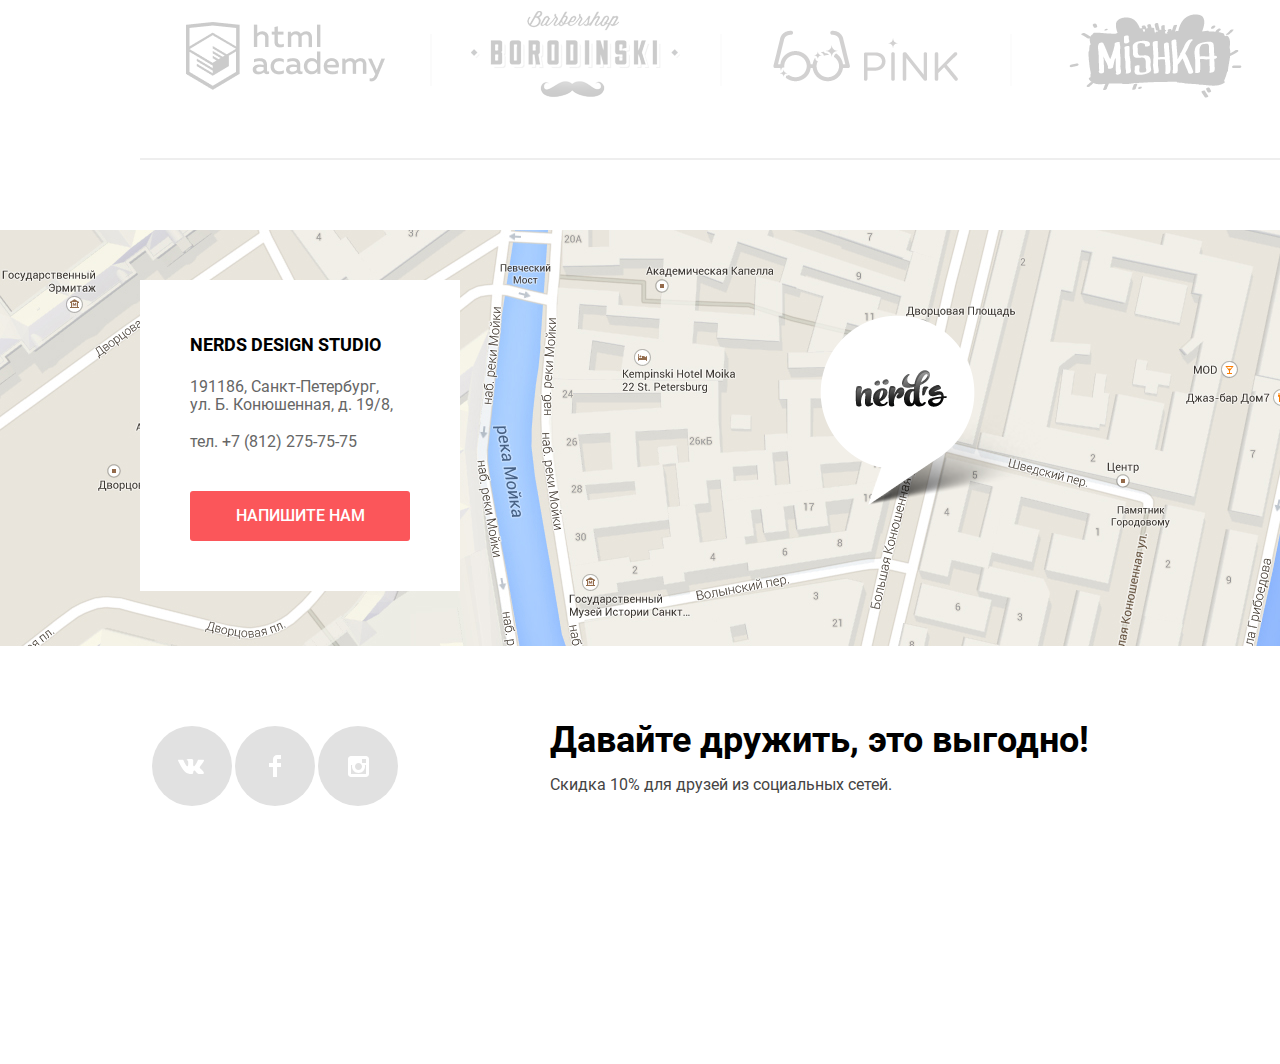
==== commit 38a839f4: "Внесение правок после первой проверки" ====
--- a/index.html
+++ b/index.html
@@ -10,7 +10,7 @@
   <link rel="manifest" href="manifest.webmanifest">
   <link rel="stylesheet" href="fonts/roboto.woff2">
   <link rel="stylesheet" href="css/normalize.css">
-  <link rel="stylesheet" href="css/style.css">
+  <link rel="stylesheet" href="css/style-minify.css">
 </head>
 
 <body class="page-body">
@@ -26,7 +26,7 @@
         <li class="site-navigation-item"><a class="site-navigation-item-page" href="catalog.html">Магазин</a></li>
         <li class="site-navigation-item"><a class="site-navigation-item-page" href="#">Контакты</a></li>
       </ul>
-      <div class="bucket navigation-basket">
+      <div class="backet navigation-basket">
         <a class="site-navigation-basket">
           <img class="site-navigation-basket-img" src="img/basket.png" width="15" height="15" alt="Корзина">
         </a>
@@ -43,37 +43,35 @@
             <div class="slider-item">
               <section class="proposal-text">
                 <p class="proposal-credo">Долго, дорого, скрупулезно.</p>
-                <p class="proposal-info">Математически выверенный дизайн для&nbsp;вашего&nbsp;сайта или мобильного
-                  приложения.</p>
-                <button class="button proposal-button">Узнать больше</button>
+                <p class="proposal-info">Математически выверенный дизайн для&nbsp;вашего&nbsp;сайта или мобильного приложения.</p>
+                <button class="button proposal-button" type="button" href="#" aria-label="Перейти на страницу текущего слайда">Узнать больше</button>
               </section>
               <section class="slide-img">
-                <img class="proposal-foto" src="img/phone_slide.png" width="760" height="431"
-                  alt="слайдер приложений для телефонов">
+                <img class="proposal-foto" src="img/slide_one_phone.png" width="760" height="431" alt="Cлай первый - Приложения для телефонов">
               </section>
             </div>
           </li>
           <li class="slide">
             <div class="slider-item">
               <section class="proposal-text">
-                <p class="proposal-credo"></p>
-                <p></p>
-                <a class="button" href="#"></a>
+                <p class="proposal-credo">Любим математику как&nbsp;никто&nbsp;другой</p>
+                <p class="proposal-info">Никакого креатива, только математические формулы для&nbsp;расчета идеальных пропорций.</p>
+                <button class="button proposal-button" type="button" href="#" aria-label="Перейти на страницу текущего слайда">Узнать больше</button>
               </section>
               <section class="slide-img">
-                <img class="proposal-foto" src="#" width="760" height="431" alt="слайд второй">
+                <img class="proposal-foto" src="img/slide_two_comp.png" width="760" height="431" alt="Слайд второй - Математический расчет для приложений">
               </section>
             </div>
           </li>
           <li class="slide">
             <div class="slider-item">
               <section class="proposal-text">
-                <p class="proposal-credo"></p>
-                <p></p>
-                <a class="button" href="#"></a>
+                <p class="proposal-credo">Только&nbsp;ночь, только&nbsp;хардкор</p>
+                <p class="proposal-info">Работать днем, как все? Мы&nbsp;против&nbsp;этого. Ближе&nbsp;к&nbsp;полуночи работа только начинается.</p>
+                <button class="button proposal-button" type="button" href="#" aria-label="Перейти на страницу текущего слайда">Узнать больше</button>
               </section>
               <section class="slide-img">
-                <img class="proposal-foto" src="#" width="760" height="431" alt="слайд третий">
+                <img class="proposal-foto" src="img/slide_three_gadget.png" width="760" height="431" alt="Слайд третий - Круглосуточная поддержка приложений">
               </section>
             </div>
           </li>
@@ -93,19 +91,19 @@
           <h3 class="products-group-item-name">Веб-сайты</h3>
           <img class="products-group-item-img" src="img/web_site.jpg" width="300" height="146" alt="Веб-сайты">
           <p class="products-group-item-info">Мир никогда не будет прежним после того как увидит ваш сайт!</p>
-          <button class="button button-group button-web-site">Заказать</button>
+          <button class="button button-group button-web-site" type="button" aria-label="Перейти на страницу заказа">Заказать</button>
         </li>
         <li class="products-group-item">
           <h3 class="products-group-item-name">Приложения</h3>
           <img class="products-group-item-img" src="img/appications.jpg" width="300" height="146" alt="Приложжения">
           <p class="products-group-item-info">Покорите топ-10 приложений в&nbsp;AppStore и Google Play</p>
-          <button class="button button-group button-applications">Заказать</button>
+          <button class="button button-group button-applications" type="button" aria-label="Перейти на страницу заказа">Заказать</button>
         </li>
         <li class="products-group-item">
           <h3 class="products-group-item-name">Презентации</h3>
           <img class="products-group-item-img" src="img/presentations.jpg" width="300" height="146" alt="Презентации">
           <p class="products-group-item-info">Вы даже не подозреваете, насколько вы изумительны!</p>
-          <button class="button button-group button-presentations">Заказать</button>
+          <button class="button button-group button-presentations" type="button" aria-label="Перейти на страницу заказа">Заказать</button>
         </li>
       </ul>
     </section>
@@ -113,8 +111,7 @@
       <h2 class="visually-hidden">О нас</h2>
       <div class="about-info">
         <p class="about-us">Мы — маленькая, но гордая дизайн-студия из Краснодара.</p>
-        <p class="about-basics">Исповедуем принципы минимализма и чистоты. Ставим математический расчет превыше
-          креатива. Работаем не покладая рук, как роботы.</p>
+        <p class="about-basics">Исповедуем принципы минимализма и чистоты. Ставим математический расчет превыше креатива. Работаем не покладая рук, как роботы.</p>
         <p class="about-us-do">Выполняем заказы на разработку:</p>
         <ul class="order-list">
           <li class="order-item">
@@ -129,7 +126,8 @@
         </ul>
       </div>
       <div class="statistic">
-        <img class="statistic-about about-logo" src="img/nerds_illustration.png" width="360" height="208" alt="Логотип">
+        <img class="statistic-about about-logo" src="img/nerds_illustration.png" width="360" height="208"
+          alt="Логотип - Статистика в работе">
         <p class="about-us-work">с 2004 года Любим точность во всем:</p>
         <dl class="about-table">
           <dt class="about-table-efficiency">146<span class="sup">%</span></dt>
@@ -169,18 +167,22 @@
   </main>
   <footer class="footer">
     <div class="map-bkg">
-      <section class="footer-contacts container">
-        <h2 class="visually-hidden">Контактная информация</h2>
-        <div class="footer-map">
-          <p class="footer-contacts-name">Nerds design studio</p>
-          <p class="footer-contacts-info">191186, Санкт-Петербург, ул.&nbsp;Б.&nbsp;Конюшенная, д.&nbsp;19/8,</p>
-          <a class="footer-contacts-info" href="tel:+7812275575">тел. +7 (812) 275-75-75</a>
-          <button class="button footer-contacts-button" type="submit">Напишите нам</button>
+      <section class="footer-contacts">
+        <h2 class="visually-hidden container">Контактная информация</h2>
+        <div class="footer-contacts-map container">
+          <div class="footer-map container">
+            <p class="footer-contacts-name">Nerds design studio</p>
+            <p class="footer-contacts-info">191186, Санкт-Петербург, ул.&nbsp;Б.&nbsp;Конюшенная, д.&nbsp;19/8,</p>
+            <a class="footer-contacts-info" href="tel:+78122757575"
+              aria-label="Номер телефона дизайн-студии Нёрдс +78122757575">тел. +7 (812) 275-75-75</a>
+            <a class="footer-contacts-button" href="popup.html">
+              <p class="button button-popup" aria-label="Переход на страницу обратной связи">Напишите нам</p>
+            </a>
+          </div>
+          <img class="visually-hidden" src="img/map.jpg" width="1440" height="416" alt="Карта Санкт-Петербурга">
+          <img class="footer-contacts-map-marker" src="img/map_marker.png" width="231" height="190" alt="Локация улица Большая Конюшенная, д.19/8">
         </div>
-        <a href="#">
-          <img class="visually-hidden footer-contacts-map" src="img/map.jpg" width="1440" height="416" alt="Карта Санкт-Петербурга">
-          <img class="footer-contacts-map-marker" src="img/map_marker.png" width="231" height="190" alt="Локация ул. Б. Конюшенная, д.19/8">
-        </a>
+        <iframe class="footer-contacts-map-online" src="https://www.google.com/maps/embed?pb=!1m18!1m12!1m3!1d1998.6037872533273!2d30.320858716096975!3d59.93871648187614!2m3!1f0!2f0!3f0!3m2!1i1024!2i768!4f13.1!3m3!1m2!1s0x4696310fca145cc1%3A0x42b32648d8238007!2sBolshaya%20Konyushennaya%20St%2C%2019%2F8%2C%20Sankt-Peterburg%2C%20Russia%2C%20191186!5e0!3m2!1sen!2sua!4v1615991844580!5m2!1sen!2sua" width="1440" height="416" style="border:0;" allowfullscreen="Офис компании HTML Академии по адресу ул. Большая Конюшенная 19/8, Санкт-Петербург" loading="lazy"></iframe>
       </section>
     </div>
     <section class="footer-social container">
@@ -188,30 +190,27 @@
         <h3 class="visually-hidden">Соц.сети</h3>
         <ul class="footer-social-list">
           <li class="footer-social-item">
-            <a class="visually-hidden" href="#">Вконтакте</a>
-            <a class="footer-social-button" href="#">
+            <a class="visually-hidden" href="#" aria-label="Переход на страницу социальной сети Вконтакте">Вконтакте</a>
+            <a class="footer-social-button" href="#" aria-label="Переход на страницу социальной сети Вконтакте">
               <svg width="27" height="15" viewBox="0 0 27 15" fill="none" xmlns="http://www.w3.org/2000/svg">
-                <path
-                  d="M16.138 11.51C17.094 11.201 18.318 13.55 19.621 14.449C20.599 15.13 21.348 14.983 21.348 14.983L24.821 14.933C24.821 14.933 26.636 14.821 25.778 13.379C25.707 13.259 25.275 12.31 23.193 10.357C21.016 8.31404 21.311 8.64504 23.932 5.11304C25.529 2.96004 26.168 1.64504 25.968 1.08504C25.776 0.546037 24.603 0.686037 24.603 0.686037L20.69 0.713037C20.309 0.714037 19.986 0.832037 19.839 1.22804C19.836 1.23204 19.218 2.89404 18.394 4.30704C16.653 7.29604 15.958 7.45504 15.67 7.26804C15.009 6.83504 15.176 5.53104 15.176 4.60404C15.176 1.70704 15.608 0.499037 14.33 0.187037C13.903 0.0830374 13.591 0.0150374 12.502 0.00503741C11.11 -0.0159626 9.92797 0.00503743 9.25797 0.334037C8.81297 0.557037 8.47197 1.04604 8.67897 1.07404C8.93897 1.10904 9.52197 1.23404 9.83397 1.66004C10.235 2.21204 10.223 3.44904 10.223 3.44904C10.223 3.44904 10.452 6.86004 9.68297 7.28304C9.15497 7.57304 8.43297 6.98104 6.87997 4.26704C6.08697 2.87904 5.48797 1.34504 5.48797 1.34504C5.48797 1.34504 5.37197 1.06004 5.16197 0.904037C4.91197 0.719037 4.56197 0.660037 4.56197 0.660037L0.84797 0.684037C0.84797 0.684037 0.28997 0.700037 0.0849697 0.946037C-0.0970303 1.16404 0.0699697 1.61404 0.0699697 1.61404C0.0699697 1.61404 2.97897 8.49504 6.27297 11.961C9.29297 15.143 12.725 14.932 12.725 14.932H14.28C14.28 14.932 14.749 14.878 14.989 14.62C15.213 14.38 15.203 13.929 15.203 13.929C15.203 13.929 15.172 11.82 16.138 11.51Z"
-                  fill="white" />
+                <path d="M16.138 11.51C17.094 11.201 18.318 13.55 19.621 14.449C20.599 15.13 21.348 14.983 21.348 14.983L24.821 14.933C24.821 14.933 26.636 14.821 25.778 13.379C25.707 13.259 25.275 12.31 23.193 10.357C21.016 8.31404 21.311 8.64504 23.932 5.11304C25.529 2.96004 26.168 1.64504 25.968 1.08504C25.776 0.546037 24.603 0.686037 24.603 0.686037L20.69 0.713037C20.309 0.714037 19.986 0.832037 19.839 1.22804C19.836 1.23204 19.218 2.89404 18.394 4.30704C16.653 7.29604 15.958 7.45504 15.67 7.26804C15.009 6.83504 15.176 5.53104 15.176 4.60404C15.176 1.70704 15.608 0.499037 14.33 0.187037C13.903 0.0830374 13.591 0.0150374 12.502 0.00503741C11.11 -0.0159626 9.92797 0.00503743 9.25797 0.334037C8.81297 0.557037 8.47197 1.04604 8.67897 1.07404C8.93897 1.10904 9.52197 1.23404 9.83397 1.66004C10.235 2.21204 10.223 3.44904 10.223 3.44904C10.223 3.44904 10.452 6.86004 9.68297 7.28304C9.15497 7.57304 8.43297 6.98104 6.87997 4.26704C6.08697 2.87904 5.48797 1.34504 5.48797 1.34504C5.48797 1.34504 5.37197 1.06004 5.16197 0.904037C4.91197 0.719037 4.56197 0.660037 4.56197 0.660037L0.84797 0.684037C0.84797 0.684037 0.28997 0.700037 0.0849697 0.946037C-0.0970303 1.16404 0.0699697 1.61404 0.0699697 1.61404C0.0699697 1.61404 2.97897 8.49504 6.27297 11.961C9.29297 15.143 12.725 14.932 12.725 14.932H14.28C14.28 14.932 14.749 14.878 14.989 14.62C15.213 14.38 15.203 13.929 15.203 13.929C15.203 13.929 15.172 11.82 16.138 11.51Z" fill="white" />
               </svg>
             </a>
           </li>
           <li class="footer-social-item">
-            <a class="visually-hidden" href="#">Фейсбук</a>
-            <a class="footer-social-button" href="#">
+            <a class="visually-hidden" href="#" aria-label="Переход на страницу социальной сети Фейсбук">Фейсбук</a>
+            <a class="footer-social-button" href="#" aria-label="Переход на страницу социальной сети Фейсбук">
               <svg width="12" height="22" viewBox="0 0 12 22" fill="none" xmlns="http://www.w3.org/2000/svg">
                 <path d="M12 4V0H8C5.79086 0 4 1.79086 4 4V8H0V12H4V22H8V12H12V8H8V4H12Z" fill="white" />
               </svg>
             </a>
           </li>
           <li class="footer-social-item">
-            <a class="visually-hidden" href="#">Инстаграмм</a>
-            <a class="footer-social-button" href="#">
+            <a class="visually-hidden" href="#"
+              aria-label="Переход на страницу социальной сети Инстаграмм">Инстаграмм</a>
+            <a class="footer-social-button" href="#" aria-label="Переход на страницу социальной сети Инстаграмм">
               <svg width="21" height="21" viewBox="0 0 21 21" fill="none" xmlns="http://www.w3.org/2000/svg">
-                <path fill-rule="evenodd" clip-rule="evenodd"
-                  d="M3 0H18C19.65 0 21 1.35 21 3V18C21 19.65 19.65 21 18 21H3C1.35 21 0 19.65 0 18V3C0 1.35 1.35 0 3 0ZM14 10.5C14 8.57 12.43 7 10.5 7C8.57 7 7 8.57 7 10.5C7 12.43 8.57 14 10.5 14C12.43 14 14 12.43 14 10.5ZM3 18V9H4.181C4.0626 9.49127 4.00186 9.99467 4 10.5C4 14.0899 6.91015 17 10.5 17C14.0899 17 17 14.0899 17 10.5C16.9986 9.99464 16.9379 9.49118 16.819 9H18V18H3ZM14 7H18V3H14V7Z"
-                  fill="white" />
+                <path fill-rule="evenodd" clip-rule="evenodd" d="M3 0H18C19.65 0 21 1.35 21 3V18C21 19.65 19.65 21 18 21H3C1.35 21 0 19.65 0 18V3C0 1.35 1.35 0 3 0ZM14 10.5C14 8.57 12.43 7 10.5 7C8.57 7 7 8.57 7 10.5C7 12.43 8.57 14 10.5 14C12.43 14 14 12.43 14 10.5ZM3 18V9H4.181C4.0626 9.49127 4.00186 9.99467 4 10.5C4 14.0899 6.91015 17 10.5 17C14.0899 17 17 14.0899 17 10.5C16.9986 9.99464 16.9379 9.49118 16.819 9H18V18H3ZM14 7H18V3H14V7Z" fill="white" />
               </svg>
             </a>
           </li>
@@ -229,32 +228,27 @@
       <h3 class="modal-letter">Напишите нам</h3>
       <button class="modal-close" type="button">
         <svg width="21" height="21" viewBox="0 0 21 21" fill="none" xmlns="http://www.w3.org/2000/svg">
-          <path
-            d="M13.3391 10.5088L20.7163 3.13165C21.1056 2.74233 21.1056 2.1058 20.7163 1.71647L19.3011 0.300294C18.9118 -0.0890303 18.2752 -0.0890303 17.8859 0.300294L10.5088 7.67844L3.13163 0.301295C2.7423 -0.0880295 2.10577 -0.0880295 1.71645 0.301295L0.301271 1.71647C-0.0880537 2.1058 -0.0880537 2.74233 0.301271 3.13165L7.67842 10.5088L0.301271 17.8859C-0.0880537 18.2753 -0.0880537 18.9118 0.301271 19.3011L1.71745 20.7163C2.10678 21.1056 2.74331 21.1056 3.13263 20.7163L10.5098 13.3392L17.8869 20.7163C18.2762 21.1056 18.9128 21.1056 19.3021 20.7163L20.7173 19.3011C21.1066 18.9118 21.1066 18.2753 20.7173 17.8859L13.3391 10.5088Z"
-            fill="#FB565A" />
+          <path d="M13.3391 10.5088L20.7163 3.13165C21.1056 2.74233 21.1056 2.1058 20.7163 1.71647L19.3011 0.300294C18.9118 -0.0890303 18.2752 -0.0890303 17.8859 0.300294L10.5088 7.67844L3.13163 0.301295C2.7423 -0.0880295 2.10577 -0.0880295 1.71645 0.301295L0.301271 1.71647C-0.0880537 2.1058 -0.0880537 2.74233 0.301271 3.13165L7.67842 10.5088L0.301271 17.8859C-0.0880537 18.2753 -0.0880537 18.9118 0.301271 19.3011L1.71745 20.7163C2.10678 21.1056 2.74331 21.1056 3.13263 20.7163L10.5098 13.3392L17.8869 20.7163C18.2762 21.1056 18.9128 21.1056 19.3021 20.7163L20.7173 19.3011C21.1066 18.9118 21.1066 18.2753 20.7173 17.8859L13.3391 10.5088Z" fill="#FB565A" />
         </svg>
       </button>
       <form class="modal-info" action="https://echo.htmlacademy.ru/" method="post">
         <p class="modal-name">
           <label class="modal-info-name" for="modal-info-name">Ваше имя:</label>
-          <input class="modal-info-text modal-info-text-name" id="modal-info-name" type="text" name="name"
-            placeholder="Имя Фамилия">
+          <input class="modal-info-text modal-info-text-name" id="modal-info-name" type="text" name="name" placeholder="Имя Фамилия">
         </p>
         <p class="modal-email">
           <label class="modal-info-name" for="modal-info-email">Ваш email:</label>
-          <input class="modal-info-text modal-info-text-email" id="modal-info-email" type="email" name="email"
-            placeholder="email@example.com">
+          <input class="modal-info-text modal-info-text-email" id="modal-info-email" type="email" name="email" placeholder="email@example.com">
         </p>
         <p class="modal-text">
           <label class="modal-info-name" for="modal-info-text">Текст письма:</label>
-          <textarea class="modal-info-text modal-info-text-letter" id="modal-info-text" name="text"
-            placeholder="В свободной форме"></textarea>
+          <textarea class="modal-info-text modal-info-text-letter" id="modal-info-text" name="text" placeholder="В свободной форме"></textarea>
         </p>
-        <button class="button modal-button" type="submit">Отправить</button>
+        <button class="button modal-button" type="submit" href="#" aria-label="Отправить письмо дизайн-студии Нёрдс">Отправить</button>
       </form>
     </div>
   </section>
-  <script src="js/modal-letter.js"></script>
+  <script src="js/modal-letter-minify.js"></script>
 </body>
 
 </html>
--- a/css/style-minify.css
+++ b/css/style-minify.css
@@ -0,0 +1 @@
+@font-face{font-family:Roboto;src:local("Roboto"),url(../fonts/roboto.woff2) format(woff2),url(../fonts/roboto.woff) format(woff);font-weight:400;font-style:normal}@font-face{font-family:Roboto;src:local("Roboto"),url(../fonts/robotomedium.woff2) format(woff2),url(../fonts/robotomedium.woff) format(woff);font-weight:500;font-style:medium}@font-face{font-family:Roboto;src:local("Roboto"),url(../fonts/robotobold.woff2) format(woff2),url(../fonts/robotobold.woff) format(woff);font-weight:700;font-style:bold}:root{--basic-black:#000000;--basic-white:#FFFFFF;--blackgreen:#283136;--darkgrey:#A6A6A6;--blackgrey:#666666;--blackdarkgrey:#444444;--grey:#E1E1E1;--lightgrey:#EEEEEE;--blacklight:#4D4D4D;--blackbrown:#231F20;--redpink:#FB565A;--red:#E74246;--reddark:#D7373B;--greenlight:#00CA74;--green:#00BC6C;--greendark:#00AA62;--orangelight:#EFC849;--ogange:#EAB534;--orangedark:#E5A722;--greymidle:#E1E1E1;--lightgreyblue:#D7DCDE;--darkgreyblue:#B4B8BB;--lightgreybrown:#DFDFDF;--darkgreybrown:#D5D5D5;--midlegreybrown:#DBDBDB;--greygrey:#C1C1C1;--lightgreygreenblue:#D7DCDF;--darkgreyred:#ABABAB;--greyred:#C4C4C4;--darkgreylightblue:#B4B9BB}body{font-family:Roboto,Arial,sans-serif;font-size:16px;line-height:24px;font-weight:400;color:var(--blackgreen);background-color:var(--basic-white);display:grid;grid-template-rows:min-content 1fr min-content}.container{width:1160px;margin:0 auto;padding:0 140px 0}.grey-bkg{background-color:var(--lightgrey)}a{text-decoration:none;cursor:pointer;color:var(--basic-black)}a:visited{border-bottom:2px solid var(--redpink);padding-bottom:13px}a:focus{color:var(--redpink)}a:hover{color:var(--redpink)}a:active{color:var(--basic-black);opacity:30%}img{max-width:100%}.button{font-size:16px;line-height:30px;font-weight:500;min-height:50px;color:var(--basic-white);background-color:var(--redpink);text-transform:uppercase;border-radius:3px;border:transparent;cursor:pointer}.button:focus{background-color:var(--red)}.button:hover{background-color:var(--red)}.button:active{color:rgba(255,255,255,.3);background-color:var(--reddark);box-shadow:inset 0 3px 0 rgba(0,1,1,.1)}.page{height:100%}.visually-hidden{position:absolute;clip:rect(0 0 0 0);width:1px;height:1px;margin:-1px}.header-navigation{display:flex;justify-content:space-between;align-items:center;font-size:16px;line-height:30px;font-weight:500;text-transform:uppercase;padding:50px 0 0 0}.header-navigation-logo{width:160px;height:65px;cursor:pointer}.header-navigation-logo:focus{opacity:70%}.header-navigation-logo:hover{opacity:70%}.header-navigation-logo:active{opacity:30%}.site-navigation{list-style-type:none;display:flex;flex-wrap:wrap;padding:0 40px 0}.site-navigation-item{margin-left:45px}.site-navigation-item-catalog{border-bottom:2px solid var(--redpink);padding-bottom:13px}.basket{display:flex}.site-navigation-basket{margin-left:25px}.site-navigation-basket-img{cursor:pointer}.proposal{display:flex;flex-wrap:wrap;justify-content:center}.proposal-text{width:400px}.proposal-credo{grid-column:1/2;font-size:55px;line-height:55px;font-weight:500;width:500px}.proposal-info{min-height:50px}.proposal-button{background-color:var(--redpink);width:240px;margin:20px 0 80px}.proposal-foto{grid-column:2/-1;width:760px;height:431px}.slide{display:none}.slide-current{display:block}.slider-list{padding-left:0;margin:0}.slider-item{display:flex;justify-content:space-between}.slider-buttons{z-index:1;display:flex;width:88px;justify-content:space-between;background-color:transparent;margin-top:-225px;margin-right:-5px;align-self:center}.slide-button{padding:0;width:18px;height:18px;background-color:var(--basic-white);border-radius:50%;border:transparent;cursor:pointer;position:relative;display:flex;align-items:center;justify-content:center}.slide-circle-current{padding:0;margin:5px;width:8px;height:8px;background-color:transparent;border:2px solid var(--greygrey);border-radius:50%;z-index:2;position:absolute}.products-group{position:relative}.products-group-list{display:grid;grid-template-columns:1fr 1fr 1fr;list-style-type:none;padding:0;margin:80px 0 40px}.products-group-item{display:flex;flex-direction:column}.products-group-item-name{font-size:24px;line-height:30px;font-weight:700;text-transform:uppercase;color:var(--basic-black);margin-bottom:0}.products-group-item-img{order:-1}.products-group-item-info{width:260px}.button-group{width:160px;margin-bottom:40px}.button-applications{background-color:var(--greenlight)}.button-applications:focus{background-color:var(--green)}.button-applications:hover{background-color:var(--green)}.button-applications:active{background-color:var(--greendark)}.button-presentations{background-color:var(--orangelight)}.button-presentations:focus{background-color:var(--ogange)}.button-presentations:hover{background-color:var(--ogange)}.button-presentations:active{background-color:var(--orangedark)}.about{display:flex;justify-content:space-between;position:relative}.about::before{content:"";position:absolute;width:1160px;height:2px;background-color:var(--lightgrey);top:-25px}.about-info{width:651px}.about-us{font-size:45px;line-height:45px;font-weight:500;color:var(--basic-black);margin:45px 0 51px}.about-basics{margin-bottom:32px}.about-us-do{font-weight:700;text-transform:uppercase;margin-top:40px}.about-us-work{font-weight:700;color:var(--basic-black);text-transform:uppercase;margin:37px 0 31px}.order-list{margin-bottom:16px}.order-item{list-style-type:none;background:url(../img/line-item.jpg) no-repeat left center;margin-left:-40px;padding-left:40px}.statistic{display:flex;flex-direction:column;flex-wrap:wrap;width:360px}.about-table{margin:0;display:grid;grid-template-columns:1fr 1fr 1fr;grid-template-rows:1fr 1fr;column-gap:20px}.sup{vertical-align:super;font-size:24px}.about-table-efficiency{grid-row:1/2;font-size:45px;line-height:64px;font-weight:700;color:var(--basic-black)}.about-table-text{grid-row:-1/-2;margin:0}.partners-list{padding:40px 0;margin:70px 0;border-top:2px solid var(--lightgrey);border-bottom:2px solid var(--lightgrey);display:grid;grid-template-columns:1fr 1fr 1fr 1fr;list-style-type:none;justify-items:center;align-items:center;cursor:pointer;position:relative}.partners-item{position:relative;width:100%;height:100%;margin:10px 0;display:flex;align-items:center;justify-content:center;opacity:20%}.partners-item:focus{opacity:100%}.partners-item:hover{opacity:100%}.partners-item:active{opacity:10%}.partners-item-line::before{content:"";position:absolute;width:2px;height:52px;background-color:var(--lightgrey);left:0}.map-bkg{background-image:url(../img/map.jpg);background-repeat:no-repeat;background-size:cover;background-color:var(--lightgrey);height:416px}.footer-contacts{padding:0}.footer-map{width:220px;height:min-content;background-color:var(--basic-white);margin:50px 0;padding:50px 50px 34px 50px;position:relative;z-index:4}.footer-contacts-map{position:relative;display:flex}.footer-contacts-map-marker{margin-top:85px;margin-left:360px;position:relative;z-index:2}.footer-contacts-map-online{width:100%;position:relative;z-index:3;top:-410px}.footer-contacts-name{font-size:18px;line-height:30px;font-weight:700;color:var(--basic-black);text-transform:uppercase;margin-top:0}.footer-contacts-info{font-size:16px;line-height:18px;color:var(--blackgrey)}.footer-contacts-button{line-height:18px;text-align:center;background-color:var(--redpink);margin-top:30px;width:219px}.button-popup{line-height:18px;min-height:min-content;padding:16px 43px;margin-top:37px}.footer-social{display:flex;flex-wrap:wrap;justify-content:start;align-items:center;height:min-content}.footer-social-icon{width:270px;align-items:center;margin-right:140px;margin-top:40px}.footer-social-list{display:flex;flex-wrap:wrap;justify-content:space-around;list-style-type:none;padding:0;margin:40px 10px}.footer-social-item{margin-bottom:5px}.footer-social-button{display:flex;align-items:center;justify-content:center;width:80px;height:80px;border-radius:50%;background-color:var(--grey)}.footer-social-button:focus{background-color:var(--red)}.footer-social-button:hover{background-color:var(--red)}.footer-social-button:active{color:rgba(255,255,255,.3);background-color:var(--reddark);box-shadow:inset 0 3px 0 rgba(0,1,1,.1)}.footer-bonus{width:750px}.footer-post{font-size:36px;line-height:36px;font-weight:700;color:var(--basic-black);margin-bottom:10px}.footer-discount{font-size:16px;line-height:22px;color:var(--blackdarkgrey)}.modal{display:none;width:960px;min-height:590px;background:var(--basic-white);box-shadow:0 20px 40px rgba(0,0,0,.4);z-index:1;position:fixed;bottom:100%;left:50%}.modal-wrp{padding:65px 100px 85px;display:grid;grid-template-columns:1fr 1fr;grid-template-rows:min-content min-content min-content}.modal-show{display:block;animation:bounce .9s;transform:translate(-50%,100%)}.modal-error{display:block;animation:shake .5s;transform:translate(-50%,100%)}.modal-letter{grid-area:1/1/2/2;font-size:45px;line-height:53px;font-weight:700;color:var(--basic-black)}.modal-close{grid-column:2/-1;grid-row:1/2;justify-self:end;border:transparent;background-color:transparent;opacity:.3}.modal-close:focus{opacity:1;border:transparent}.modal-close:hover{opacity:1;border:transparent}.modal-close:active{opacity:.1;border:transparent}.modal-info{grid-column:1/-1;grid-row:2/-2;display:grid;grid-template-columns:1fr 1fr;grid-template-rows:min-content 1fr min-content;column-gap:40px;row-gap:37px}.modal-name{grid-column:1/2;grid-row:1/2}.modal-name{display:flex;flex-wrap:wrap;flex-direction:column;margin:0}.modal-email{grid-column:2/3;grid-row:1/2}.modal-email{display:flex;flex-wrap:wrap;flex-direction:column;margin:0}.modal-text{grid-column:1/3;grid-row:2/3}.modal-text{display:flex;flex-wrap:wrap;flex-direction:column;margin:0}.modal-info-name{font-size:16px;line-height:18px;font-weight:700;color:var(--basic-black)}.modal-info-text{font-size:16px;line-height:18px;color:var(--blackdarkgrey);border:2px solid var(--lightgreyblue);border-radius:3px;margin-top:10px;padding:15px}.modal-info-text:visited{color:#444;border-color:var(--basic-black)}.modal-info-text:focus{color:#444;border-color:var(--basic-black)}.modal-info-text:hover{color:rgba(68,68,68,.5);border-color:var(--darkgreylightblue)}.modal-info-text:invalid{color:#e74246;border-color:var(--red)}.modal-info-text-letter{height:108px;font-family:inherit;font-style:inherit;font-weight:inherit}.modal-button{grid-row:-1/-2;background-color:var(--redpink);width:250px;margin-top:10px}@keyframes bounce{0%{transform:translate(-50%,0)}70%{transform:translate(-50%,70%)}90%{transform:translate(-50%,50%)}100%{transform:translate(-50%,100%)}}@keyframes shake{0%,100%{transform:translate(-50%,100%)}10%,30%,50%,70%,90%{transform:translate(-40%,100%)}20%,40%,60%,80%{transform:translate(-60%,100%)}}.page-catalog{display:grid;grid-template-rows:min-content 1fr}.header-pagename{grid-row:1/2;grid-column:1/-1;font-size:55px;line-height:55px;font-weight:500;color:var(--basic-black);text-align:center;background-color:var(--lightgrey);padding:78px 300px 108px;margin:0}.catalog-products{display:grid;grid-template-columns:min-content 1fr}.our-products{grid-column:1/2;width:260px;margin-right:127px;display:flex;flex-direction:column;margin-top:55px}.filter-type-cost{grid-row:2/3;grid-column:1/2;margin-bottom:48px}.range-cost{width:260px;border-radius:3px;margin-bottom:14px}.range-controls{height:41px;border-radius:3px;background-color:var(--lightgrey);margin-bottom:14px;padding-top:39px;padding-right:20px;padding-left:20px;position:relative}.range-controls .csale{width:216px;height:2px;background-color:var(--lightgreygreenblue)}.range-cost .bar{width:70%;height:2px;background-color:var(--greenlight)}.range-cost .toggle{width:4px;height:4px;padding:0;background-color:var(--darkgreyred);border:8px solid var(--basic-white);border-radius:50%;box-shadow:0 2px 1px rgba(0,0,0,.15);position:absolute;top:30px;left:0;cursor:pointer}.range-cost .toggle-min{left:18px}.range-cost .toggle-max{left:160px}.filter-type-price{grid-row:3/4;grid-column:1/2}.filter-type-grid{grid-row:3/4;grid-column:1/2}.filter-type-design{grid-row:3/4;grid-column:1/2}.filter-button{grid-row:3/4;grid-column:1/2}.filter-type-sort{grid-row:2/3;grid-column:2/3;margin:0}.our-products-filter{grid-column:2/3;margin-top:55px}.filter{border:none;padding-left:0;margin-bottom:10px}.filter-cost{list-style-type:none;margin:0;padding-left:0;border:none;display:flex;flex-direction:column}.filter-type{font-size:18px;line-height:30px;font-weight:700;color:var(--basic-black);text-transform:uppercase}.filter fieldset:first-child{margin-bottom:18px}.filter-type-price{display:flex;justify-content:space-between}.filter-type-price label{font-size:16px;line-height:22px;text-transform:uppercase;color:var(--blackgreen)}.filter-type-price input{font-size:inherit;font-family:inherit;width:80px;height:38px;margin-left:11px;text-align:center;color:inherit;border:none;border-radius:3px;background-color:var(--lightgrey)}.filter-type-item{list-style-type:none;margin-bottom:18px;margin-left:5px}.filter-type-item:disabled{opacity:.3}.filter-type-item label{position:relative;display:block;cursor:pointer}.filter-input-radio+label::before{content:"";position:absolute;top:-5px;left:-41px;width:21px;height:21px;border:4px solid var(--blacklight);border-radius:50%;opacity:40%}.filter-input-radio+label::before:focus{opacity:99%}.filter-input-radio+label::before:hover{opacity:99%}.filter-input-radio:checked+label::before:focus{opacity:99%}.filter-input-radio:checked+label::before:hover{opacity:99%}.filter-input-radio+label::before:disabled{opacity:10%}.filter-input-radio:checked+label::before:disabled{opacity:10%}.filter-input-radio:checked+label::after{content:"";position:absolute;top:4px;left:-32px;width:11px;height:11px;background-color:var(--blacklight);border-radius:50%;opacity:99%}.filter-input-radio+label::after:focus{opacity:99%}.filter-input-radio+label::after:hover{opacity:99%}.filter-input-radio:checked+label::after:focus{opacity:99%}.filter-input-radio:checked+label::after:hover{opacity:99%}.filter-input-radio+label::after:disabled{opacity:10%}.filter-input-radio:checked+label::after:disabled{opacity:10%}.filter-input-checkbox+label::before{content:"";position:absolute;top:0;left:-41px;width:21px;height:21px;border:2px solid var(--blacklight);border-radius:3px;opacity:.4}.filter-input-checkbox+label::before:focus{opacity:99%}.filter-input-checkbox+label::before:hover{opacity:99%}.filter-input-checkbox:checked+label::before:focus{opacity:99%}.filter-input-checkbox:checked+label::before:hover{opacity:99%}.filter-input-checkbox+label::before:disabled{opacity:10%}.filter-input-checkbox:checked+label::before:disabled{opacity:10%}.filter-input-checkbox:checked+label::after{content:"";position:absolute;top:3px;left:-37px;width:21px;height:17px;background-image:url(../img/check.png);background-repeat:no-repeat;background-position:0 0}.filter-input-checkbox+label::after:focus{opacity:99%}.filter-input-checkbox+label::after:hover{opacity:99%}.filter-input-checkbox:checked+label::after:focus{opacity:99%}.filter-input-checkbox:checked+label::after:hover{opacity:99%}.filter-input-checkbox+label::after:disabled{opacity:10%}.filter-input-checkbox:checked+label::after:disabled{opacity:10%}.filter-button{font-size:16px;line-height:18px;color:var(--basic-black);background-color:var(--lightgrey);width:260px;margin:3px 0 60px}.filter-button:focus{background-color:var(--lightgreybrown)}.filter-button:hover{background-color:var(--lightgreybrown)}.filter-button:active{color:rgba(0,0,0,.3);background-color:var(--darkgreybrown);box-shadow:inset 0 3px 0 rgba(0,1,1,.1)}.filter-products-sort{font-size:14px;line-height:18px;color:var(--basic-black);text-transform:uppercase;display:flex;flex-wrap:wrap;align-items:baseline;justify-content:space-between}.filter-products-sort-group{display:flex;flex-wrap:wrap}.filter-products-sort-list{list-style-type:none;display:flex;flex-wrap:wrap;justify-content:flex-end;align-items:center;width:490px;margin:0}.filter-products-sort-item{font-size:14px;line-height:18px;text-transform:uppercase;margin-left:25px;align-items:center;opacity:30%;cursor:pointer}.filter-products-sort-price{opacity:99%}.filter-products-sort-item:visited{color:#000}.filter-products-sort-item:focus{color:#000;opacity:60%}.filter-products-sort-item:hover{color:#000;opacity:60%}.filter-products-sort-item:active{color:#000}.filter-products-sort-button{margin-left:47px;display:flex;align-items:center;height:45px}.filter-products-button{background-color:transparent;border:transparent;cursor:pointer;color:var(--darkgrey);opacity:20%}.button-big{color:var(--blackbrown);opacity:99%}.button-small{color:var(--darkgrey)}.filter-products-button:visited{color:var(--blackbrown);opacity:99%;border:transparent}.filter-products-button:focus{color:var(--darkgrey);opacity:99%}.filter-products-button:hover{color:var(--darkgrey);opacity:99%}.filter-products-button:active{color:var(--blackbrown);opacity:99%;border:transparent}.products{grid-row:3/4;grid-column:2/4}.products-list{display:flex;flex-wrap:wrap;padding:0;list-style-type:none}.products-item{padding:0;margin-right:36px;margin-bottom:31px;background-color:var(--greyred);width:360px;height:617px;background-position:center;border:1px solid var(--greyred);border-radius:5px}.products-item:nth-last-child(2n+1){margin-right:0}.product-card{cursor:pointer}.product-card:focus{filter:drop-shadow(0 6px 15px rgba(0, 0, 0, .25))}.product-card:hover{filter:drop-shadow(0 6px 15px rgba(0, 0, 0, .25))}.img-cap{background-color:var(--blacklight);opacity:12%;width:363px;height:40px;margin-top:-15px;margin-left:-1px;border-radius:5px 5px 0 0}.circle-group{display:flex;justify-content:space-between;width:60px;margin:13px auto 13px 16px}.img-cap-circle{z-index:1;margin:0;color:var(--basic-white);opacity:99%}.product-img{border-radius:0 0 5px 5px}.product-info{display:flex;flex-direction:column;justify-content:center;align-items:center;width:360px;height:min-content;background-color:var(--lightgrey);margin-top:-237px;margin-bottom:10px;border-radius:0 0 5px 5px;z-index:1}.products-item-name{font-size:18px;line-height:30px;text-align:center;width:255px;color:var(--basic-black);text-transform:uppercase;margin:26px 0 0 0}.products-item-name:focus{color:var(--redpink)}.products-item-name:hover{color:var(--redpink)}.products-item-name:active{color:var(--basic-black);opacity:30%}.products-item-info{font-size:16px;line-height:18px;color:var(--blackgrey);text-align:center;width:250px;margin:12px 0 32px}.products-item-button{width:250px;margin:0 0 40px 0;padding:0}.products-item-button:active{color:#fff;opacity:99%}.card-img{display:flex;align-items:flex-end}.card-info{position:absolute;display:none}.card-img:focus{filter:drop-shadow(0 6px 15px rgba(0, 0, 0, .25))}.card-img:hover{filter:drop-shadow(0 6px 15px rgba(0, 0, 0, .25))}.card-img:focus .card-info{display:block}.card-img:hover .card-info{display:block}.card-img:focus .img-cap{background-color:#4d4d4d;opacity:99%}.card-img-sedona:hover .img-cap{background-color:#4d4d4d;opacity:99%}.product-card:focus .img-cap{background-color:#4d4d4d;opacity:99%;filter:drop-shadow(0 6px 15px rgba(0, 0, 0, .25))}.product-card:hover .img-cap{background-color:#4d4d4d;opacity:99%;filter:drop-shadow(0 6px 15px rgba(0, 0, 0, .25))}.products-pages-button{display:flex;flex-wrap:wrap;justify-content:flex-start;list-style-type:none;margin:45px 0}.pages-button{margin:0 11px 15px 0;font-size:16px;line-height:18px;font-weight:500;color:var(--basic-black);text-transform:uppercase;text-align:center;background-color:var(--lightgrey);border-radius:3px;border:transparent;width:50px;cursor:pointer}.page-button-one{background-color:var(--basic-white);border:3px solid var(--midlegreybrown)}.page-button-next{width:260px}.pages-button:visited{color:var(--basic-black);background-color:var(--lightgrey);border:3px solid var(--midlegreybrown)}.pages-button:focus{background-color:var(--lightgreybrown);border:transparent}.pages-button:hover{background-color:var(--lightgreybrown);border:transparent}.pages-button:active{color:rgba(0,0,0,.3);background-color:var(--darkgreybrown);box-shadow:inset 0 3px 0 rgba(0,1,1,.1)}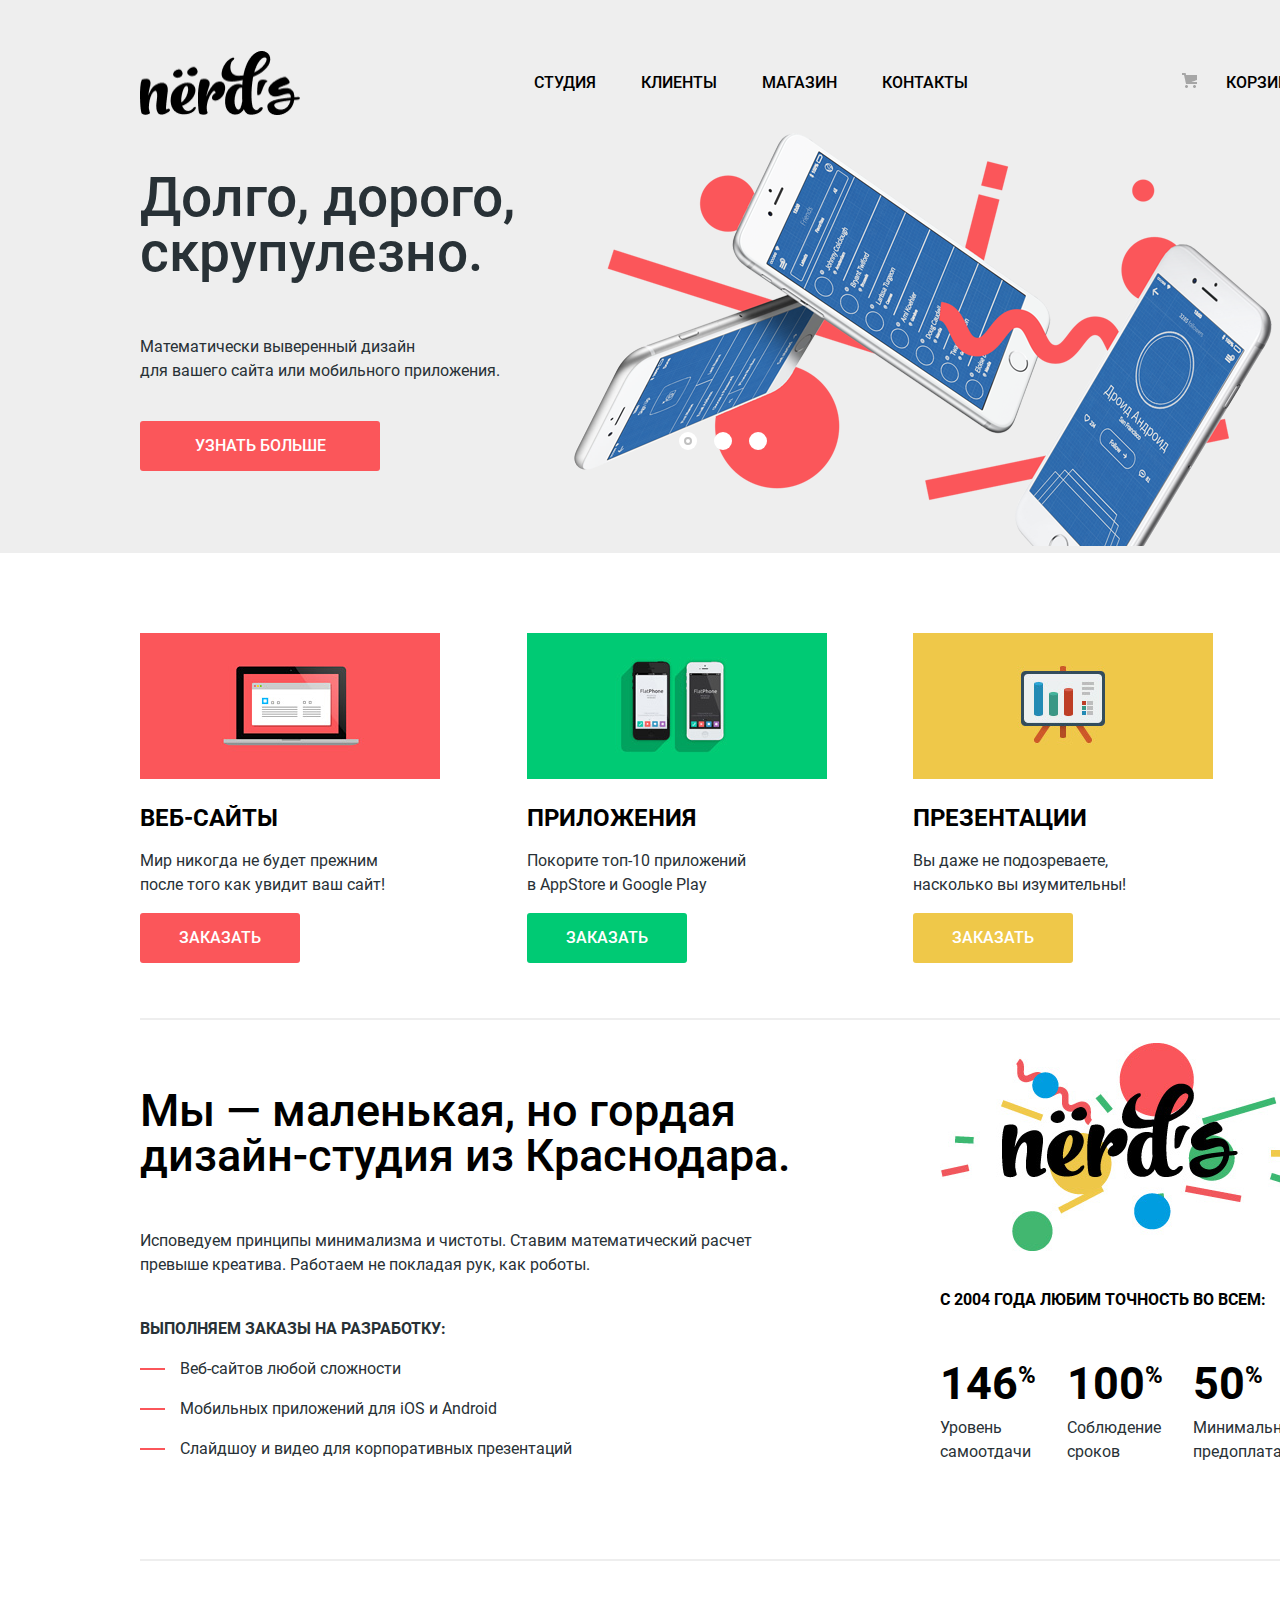
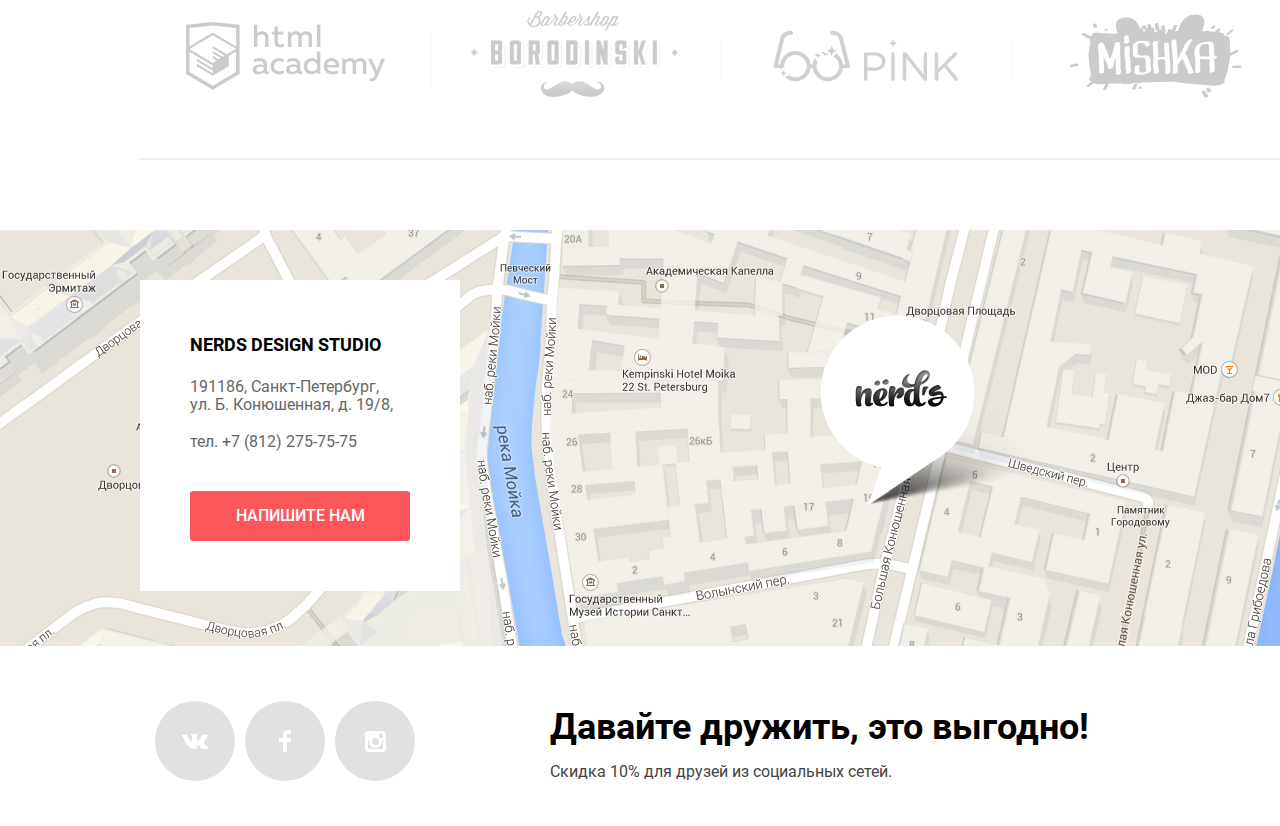
==== commit 64d29e28: "Нердс - правки по проекту" ====
--- a/index.html
+++ b/index.html
@@ -44,7 +44,7 @@
               <section class="proposal-text">
                 <p class="proposal-credo">Долго, дорого, скрупулезно.</p>
                 <p class="proposal-info">Математически выверенный дизайн для&nbsp;вашего&nbsp;сайта или мобильного приложения.</p>
-                <button class="button proposal-button" type="button" href="#" aria-label="Перейти на страницу текущего слайда">Узнать больше</button>
+                <button class="button proposal-button" type="button" aria-label="Перейти на страницу текущего слайда">Узнать больше</button>
               </section>
               <section class="slide-img">
                 <img class="proposal-foto" src="img/slide_one_phone.png" width="760" height="431" alt="Cлай первый - Приложения для телефонов">
@@ -56,7 +56,7 @@
               <section class="proposal-text">
                 <p class="proposal-credo">Любим математику как&nbsp;никто&nbsp;другой</p>
                 <p class="proposal-info">Никакого креатива, только математические формулы для&nbsp;расчета идеальных пропорций.</p>
-                <button class="button proposal-button" type="button" href="#" aria-label="Перейти на страницу текущего слайда">Узнать больше</button>
+                <button class="button proposal-button" type="button" aria-label="Перейти на страницу текущего слайда">Узнать больше</button>
               </section>
               <section class="slide-img">
                 <img class="proposal-foto" src="img/slide_two_comp.png" width="760" height="431" alt="Слайд второй - Математический расчет для приложений">
@@ -68,7 +68,7 @@
               <section class="proposal-text">
                 <p class="proposal-credo">Только&nbsp;ночь, только&nbsp;хардкор</p>
                 <p class="proposal-info">Работать днем, как все? Мы&nbsp;против&nbsp;этого. Ближе&nbsp;к&nbsp;полуночи работа только начинается.</p>
-                <button class="button proposal-button" type="button" href="#" aria-label="Перейти на страницу текущего слайда">Узнать больше</button>
+                <button class="button proposal-button" type="button" aria-label="Перейти на страницу текущего слайда">Узнать больше</button>
               </section>
               <section class="slide-img">
                 <img class="proposal-foto" src="img/slide_three_gadget.png" width="760" height="431" alt="Слайд третий - Круглосуточная поддержка приложений">
@@ -182,7 +182,9 @@
           <img class="visually-hidden" src="img/map.jpg" width="1440" height="416" alt="Карта Санкт-Петербурга">
           <img class="footer-contacts-map-marker" src="img/map_marker.png" width="231" height="190" alt="Локация улица Большая Конюшенная, д.19/8">
         </div>
-        <iframe class="footer-contacts-map-online" src="https://www.google.com/maps/embed?pb=!1m18!1m12!1m3!1d1998.6037872533273!2d30.320858716096975!3d59.93871648187614!2m3!1f0!2f0!3f0!3m2!1i1024!2i768!4f13.1!3m3!1m2!1s0x4696310fca145cc1%3A0x42b32648d8238007!2sBolshaya%20Konyushennaya%20St%2C%2019%2F8%2C%20Sankt-Peterburg%2C%20Russia%2C%20191186!5e0!3m2!1sen!2sua!4v1615991844580!5m2!1sen!2sua" width="1440" height="416" style="border:0;" allowfullscreen="Офис компании HTML Академии по адресу ул. Большая Конюшенная 19/8, Санкт-Петербург" loading="lazy"></iframe>
+        <div class="footer-contacts-map-online">
+          <iframe class="map-online" src="https://www.google.com/maps/embed?pb=!1m18!1m12!1m3!1d1998.6037872533273!2d30.320858716096975!3d59.93871648187614!2m3!1f0!2f0!3f0!3m2!1i1024!2i768!4f13.1!3m3!1m2!1s0x4696310fca145cc1%3A0x42b32648d8238007!2sBolshaya%20Konyushennaya%20St%2C%2019%2F8%2C%20Sankt-Peterburg%2C%20Russia%2C%20191186!5e0!3m2!1sen!2sua!4v1615991844580!5m2!1sen!2sua" width="1440" height="416" style="border:0;" allowfullscreen="" loading="lazy"></iframe>
+        </div>
       </section>
     </div>
     <section class="footer-social container">
@@ -244,7 +246,7 @@
           <label class="modal-info-name" for="modal-info-text">Текст письма:</label>
           <textarea class="modal-info-text modal-info-text-letter" id="modal-info-text" name="text" placeholder="В свободной форме"></textarea>
         </p>
-        <button class="button modal-button" type="submit" href="#" aria-label="Отправить письмо дизайн-студии Нёрдс">Отправить</button>
+        <button class="button modal-button" type="submit" aria-label="Отправить письмо дизайн-студии Нёрдс">Отправить</button>
       </form>
     </div>
   </section>
--- a/css/style-minify.css
+++ b/css/style-minify.css
@@ -1 +1 @@
-@font-face{font-family:Roboto;src:local("Roboto"),url(../fonts/roboto.woff2) format(woff2),url(../fonts/roboto.woff) format(woff);font-weight:400;font-style:normal}@font-face{font-family:Roboto;src:local("Roboto"),url(../fonts/robotomedium.woff2) format(woff2),url(../fonts/robotomedium.woff) format(woff);font-weight:500;font-style:medium}@font-face{font-family:Roboto;src:local("Roboto"),url(../fonts/robotobold.woff2) format(woff2),url(../fonts/robotobold.woff) format(woff);font-weight:700;font-style:bold}:root{--basic-black:#000000;--basic-white:#FFFFFF;--blackgreen:#283136;--darkgrey:#A6A6A6;--blackgrey:#666666;--blackdarkgrey:#444444;--grey:#E1E1E1;--lightgrey:#EEEEEE;--blacklight:#4D4D4D;--blackbrown:#231F20;--redpink:#FB565A;--red:#E74246;--reddark:#D7373B;--greenlight:#00CA74;--green:#00BC6C;--greendark:#00AA62;--orangelight:#EFC849;--ogange:#EAB534;--orangedark:#E5A722;--greymidle:#E1E1E1;--lightgreyblue:#D7DCDE;--darkgreyblue:#B4B8BB;--lightgreybrown:#DFDFDF;--darkgreybrown:#D5D5D5;--midlegreybrown:#DBDBDB;--greygrey:#C1C1C1;--lightgreygreenblue:#D7DCDF;--darkgreyred:#ABABAB;--greyred:#C4C4C4;--darkgreylightblue:#B4B9BB}body{font-family:Roboto,Arial,sans-serif;font-size:16px;line-height:24px;font-weight:400;color:var(--blackgreen);background-color:var(--basic-white);display:grid;grid-template-rows:min-content 1fr min-content}.container{width:1160px;margin:0 auto;padding:0 140px 0}.grey-bkg{background-color:var(--lightgrey)}a{text-decoration:none;cursor:pointer;color:var(--basic-black)}a:visited{border-bottom:2px solid var(--redpink);padding-bottom:13px}a:focus{color:var(--redpink)}a:hover{color:var(--redpink)}a:active{color:var(--basic-black);opacity:30%}img{max-width:100%}.button{font-size:16px;line-height:30px;font-weight:500;min-height:50px;color:var(--basic-white);background-color:var(--redpink);text-transform:uppercase;border-radius:3px;border:transparent;cursor:pointer}.button:focus{background-color:var(--red)}.button:hover{background-color:var(--red)}.button:active{color:rgba(255,255,255,.3);background-color:var(--reddark);box-shadow:inset 0 3px 0 rgba(0,1,1,.1)}.page{height:100%}.visually-hidden{position:absolute;clip:rect(0 0 0 0);width:1px;height:1px;margin:-1px}.header-navigation{display:flex;justify-content:space-between;align-items:center;font-size:16px;line-height:30px;font-weight:500;text-transform:uppercase;padding:50px 0 0 0}.header-navigation-logo{width:160px;height:65px;cursor:pointer}.header-navigation-logo:focus{opacity:70%}.header-navigation-logo:hover{opacity:70%}.header-navigation-logo:active{opacity:30%}.site-navigation{list-style-type:none;display:flex;flex-wrap:wrap;padding:0 40px 0}.site-navigation-item{margin-left:45px}.site-navigation-item-catalog{border-bottom:2px solid var(--redpink);padding-bottom:13px}.basket{display:flex}.site-navigation-basket{margin-left:25px}.site-navigation-basket-img{cursor:pointer}.proposal{display:flex;flex-wrap:wrap;justify-content:center}.proposal-text{width:400px}.proposal-credo{grid-column:1/2;font-size:55px;line-height:55px;font-weight:500;width:500px}.proposal-info{min-height:50px}.proposal-button{background-color:var(--redpink);width:240px;margin:20px 0 80px}.proposal-foto{grid-column:2/-1;width:760px;height:431px}.slide{display:none}.slide-current{display:block}.slider-list{padding-left:0;margin:0}.slider-item{display:flex;justify-content:space-between}.slider-buttons{z-index:1;display:flex;width:88px;justify-content:space-between;background-color:transparent;margin-top:-225px;margin-right:-5px;align-self:center}.slide-button{padding:0;width:18px;height:18px;background-color:var(--basic-white);border-radius:50%;border:transparent;cursor:pointer;position:relative;display:flex;align-items:center;justify-content:center}.slide-circle-current{padding:0;margin:5px;width:8px;height:8px;background-color:transparent;border:2px solid var(--greygrey);border-radius:50%;z-index:2;position:absolute}.products-group{position:relative}.products-group-list{display:grid;grid-template-columns:1fr 1fr 1fr;list-style-type:none;padding:0;margin:80px 0 40px}.products-group-item{display:flex;flex-direction:column}.products-group-item-name{font-size:24px;line-height:30px;font-weight:700;text-transform:uppercase;color:var(--basic-black);margin-bottom:0}.products-group-item-img{order:-1}.products-group-item-info{width:260px}.button-group{width:160px;margin-bottom:40px}.button-applications{background-color:var(--greenlight)}.button-applications:focus{background-color:var(--green)}.button-applications:hover{background-color:var(--green)}.button-applications:active{background-color:var(--greendark)}.button-presentations{background-color:var(--orangelight)}.button-presentations:focus{background-color:var(--ogange)}.button-presentations:hover{background-color:var(--ogange)}.button-presentations:active{background-color:var(--orangedark)}.about{display:flex;justify-content:space-between;position:relative}.about::before{content:"";position:absolute;width:1160px;height:2px;background-color:var(--lightgrey);top:-25px}.about-info{width:651px}.about-us{font-size:45px;line-height:45px;font-weight:500;color:var(--basic-black);margin:45px 0 51px}.about-basics{margin-bottom:32px}.about-us-do{font-weight:700;text-transform:uppercase;margin-top:40px}.about-us-work{font-weight:700;color:var(--basic-black);text-transform:uppercase;margin:37px 0 31px}.order-list{margin-bottom:16px}.order-item{list-style-type:none;background:url(../img/line-item.jpg) no-repeat left center;margin-left:-40px;padding-left:40px}.statistic{display:flex;flex-direction:column;flex-wrap:wrap;width:360px}.about-table{margin:0;display:grid;grid-template-columns:1fr 1fr 1fr;grid-template-rows:1fr 1fr;column-gap:20px}.sup{vertical-align:super;font-size:24px}.about-table-efficiency{grid-row:1/2;font-size:45px;line-height:64px;font-weight:700;color:var(--basic-black)}.about-table-text{grid-row:-1/-2;margin:0}.partners-list{padding:40px 0;margin:70px 0;border-top:2px solid var(--lightgrey);border-bottom:2px solid var(--lightgrey);display:grid;grid-template-columns:1fr 1fr 1fr 1fr;list-style-type:none;justify-items:center;align-items:center;cursor:pointer;position:relative}.partners-item{position:relative;width:100%;height:100%;margin:10px 0;display:flex;align-items:center;justify-content:center;opacity:20%}.partners-item:focus{opacity:100%}.partners-item:hover{opacity:100%}.partners-item:active{opacity:10%}.partners-item-line::before{content:"";position:absolute;width:2px;height:52px;background-color:var(--lightgrey);left:0}.map-bkg{background-image:url(../img/map.jpg);background-repeat:no-repeat;background-size:cover;background-color:var(--lightgrey);height:416px}.footer-contacts{padding:0}.footer-map{width:220px;height:min-content;background-color:var(--basic-white);margin:50px 0;padding:50px 50px 34px 50px;position:relative;z-index:4}.footer-contacts-map{position:relative;display:flex}.footer-contacts-map-marker{margin-top:85px;margin-left:360px;position:relative;z-index:2}.footer-contacts-map-online{width:100%;position:relative;z-index:3;top:-410px}.footer-contacts-name{font-size:18px;line-height:30px;font-weight:700;color:var(--basic-black);text-transform:uppercase;margin-top:0}.footer-contacts-info{font-size:16px;line-height:18px;color:var(--blackgrey)}.footer-contacts-button{line-height:18px;text-align:center;background-color:var(--redpink);margin-top:30px;width:219px}.button-popup{line-height:18px;min-height:min-content;padding:16px 43px;margin-top:37px}.footer-social{display:flex;flex-wrap:wrap;justify-content:start;align-items:center;height:min-content}.footer-social-icon{width:270px;align-items:center;margin-right:140px;margin-top:40px}.footer-social-list{display:flex;flex-wrap:wrap;justify-content:space-around;list-style-type:none;padding:0;margin:40px 10px}.footer-social-item{margin-bottom:5px}.footer-social-button{display:flex;align-items:center;justify-content:center;width:80px;height:80px;border-radius:50%;background-color:var(--grey)}.footer-social-button:focus{background-color:var(--red)}.footer-social-button:hover{background-color:var(--red)}.footer-social-button:active{color:rgba(255,255,255,.3);background-color:var(--reddark);box-shadow:inset 0 3px 0 rgba(0,1,1,.1)}.footer-bonus{width:750px}.footer-post{font-size:36px;line-height:36px;font-weight:700;color:var(--basic-black);margin-bottom:10px}.footer-discount{font-size:16px;line-height:22px;color:var(--blackdarkgrey)}.modal{display:none;width:960px;min-height:590px;background:var(--basic-white);box-shadow:0 20px 40px rgba(0,0,0,.4);z-index:1;position:fixed;bottom:100%;left:50%}.modal-wrp{padding:65px 100px 85px;display:grid;grid-template-columns:1fr 1fr;grid-template-rows:min-content min-content min-content}.modal-show{display:block;animation:bounce .9s;transform:translate(-50%,100%)}.modal-error{display:block;animation:shake .5s;transform:translate(-50%,100%)}.modal-letter{grid-area:1/1/2/2;font-size:45px;line-height:53px;font-weight:700;color:var(--basic-black)}.modal-close{grid-column:2/-1;grid-row:1/2;justify-self:end;border:transparent;background-color:transparent;opacity:.3}.modal-close:focus{opacity:1;border:transparent}.modal-close:hover{opacity:1;border:transparent}.modal-close:active{opacity:.1;border:transparent}.modal-info{grid-column:1/-1;grid-row:2/-2;display:grid;grid-template-columns:1fr 1fr;grid-template-rows:min-content 1fr min-content;column-gap:40px;row-gap:37px}.modal-name{grid-column:1/2;grid-row:1/2}.modal-name{display:flex;flex-wrap:wrap;flex-direction:column;margin:0}.modal-email{grid-column:2/3;grid-row:1/2}.modal-email{display:flex;flex-wrap:wrap;flex-direction:column;margin:0}.modal-text{grid-column:1/3;grid-row:2/3}.modal-text{display:flex;flex-wrap:wrap;flex-direction:column;margin:0}.modal-info-name{font-size:16px;line-height:18px;font-weight:700;color:var(--basic-black)}.modal-info-text{font-size:16px;line-height:18px;color:var(--blackdarkgrey);border:2px solid var(--lightgreyblue);border-radius:3px;margin-top:10px;padding:15px}.modal-info-text:visited{color:#444;border-color:var(--basic-black)}.modal-info-text:focus{color:#444;border-color:var(--basic-black)}.modal-info-text:hover{color:rgba(68,68,68,.5);border-color:var(--darkgreylightblue)}.modal-info-text:invalid{color:#e74246;border-color:var(--red)}.modal-info-text-letter{height:108px;font-family:inherit;font-style:inherit;font-weight:inherit}.modal-button{grid-row:-1/-2;background-color:var(--redpink);width:250px;margin-top:10px}@keyframes bounce{0%{transform:translate(-50%,0)}70%{transform:translate(-50%,70%)}90%{transform:translate(-50%,50%)}100%{transform:translate(-50%,100%)}}@keyframes shake{0%,100%{transform:translate(-50%,100%)}10%,30%,50%,70%,90%{transform:translate(-40%,100%)}20%,40%,60%,80%{transform:translate(-60%,100%)}}.page-catalog{display:grid;grid-template-rows:min-content 1fr}.header-pagename{grid-row:1/2;grid-column:1/-1;font-size:55px;line-height:55px;font-weight:500;color:var(--basic-black);text-align:center;background-color:var(--lightgrey);padding:78px 300px 108px;margin:0}.catalog-products{display:grid;grid-template-columns:min-content 1fr}.our-products{grid-column:1/2;width:260px;margin-right:127px;display:flex;flex-direction:column;margin-top:55px}.filter-type-cost{grid-row:2/3;grid-column:1/2;margin-bottom:48px}.range-cost{width:260px;border-radius:3px;margin-bottom:14px}.range-controls{height:41px;border-radius:3px;background-color:var(--lightgrey);margin-bottom:14px;padding-top:39px;padding-right:20px;padding-left:20px;position:relative}.range-controls .csale{width:216px;height:2px;background-color:var(--lightgreygreenblue)}.range-cost .bar{width:70%;height:2px;background-color:var(--greenlight)}.range-cost .toggle{width:4px;height:4px;padding:0;background-color:var(--darkgreyred);border:8px solid var(--basic-white);border-radius:50%;box-shadow:0 2px 1px rgba(0,0,0,.15);position:absolute;top:30px;left:0;cursor:pointer}.range-cost .toggle-min{left:18px}.range-cost .toggle-max{left:160px}.filter-type-price{grid-row:3/4;grid-column:1/2}.filter-type-grid{grid-row:3/4;grid-column:1/2}.filter-type-design{grid-row:3/4;grid-column:1/2}.filter-button{grid-row:3/4;grid-column:1/2}.filter-type-sort{grid-row:2/3;grid-column:2/3;margin:0}.our-products-filter{grid-column:2/3;margin-top:55px}.filter{border:none;padding-left:0;margin-bottom:10px}.filter-cost{list-style-type:none;margin:0;padding-left:0;border:none;display:flex;flex-direction:column}.filter-type{font-size:18px;line-height:30px;font-weight:700;color:var(--basic-black);text-transform:uppercase}.filter fieldset:first-child{margin-bottom:18px}.filter-type-price{display:flex;justify-content:space-between}.filter-type-price label{font-size:16px;line-height:22px;text-transform:uppercase;color:var(--blackgreen)}.filter-type-price input{font-size:inherit;font-family:inherit;width:80px;height:38px;margin-left:11px;text-align:center;color:inherit;border:none;border-radius:3px;background-color:var(--lightgrey)}.filter-type-item{list-style-type:none;margin-bottom:18px;margin-left:5px}.filter-type-item:disabled{opacity:.3}.filter-type-item label{position:relative;display:block;cursor:pointer}.filter-input-radio+label::before{content:"";position:absolute;top:-5px;left:-41px;width:21px;height:21px;border:4px solid var(--blacklight);border-radius:50%;opacity:40%}.filter-input-radio+label::before:focus{opacity:99%}.filter-input-radio+label::before:hover{opacity:99%}.filter-input-radio:checked+label::before:focus{opacity:99%}.filter-input-radio:checked+label::before:hover{opacity:99%}.filter-input-radio+label::before:disabled{opacity:10%}.filter-input-radio:checked+label::before:disabled{opacity:10%}.filter-input-radio:checked+label::after{content:"";position:absolute;top:4px;left:-32px;width:11px;height:11px;background-color:var(--blacklight);border-radius:50%;opacity:99%}.filter-input-radio+label::after:focus{opacity:99%}.filter-input-radio+label::after:hover{opacity:99%}.filter-input-radio:checked+label::after:focus{opacity:99%}.filter-input-radio:checked+label::after:hover{opacity:99%}.filter-input-radio+label::after:disabled{opacity:10%}.filter-input-radio:checked+label::after:disabled{opacity:10%}.filter-input-checkbox+label::before{content:"";position:absolute;top:0;left:-41px;width:21px;height:21px;border:2px solid var(--blacklight);border-radius:3px;opacity:.4}.filter-input-checkbox+label::before:focus{opacity:99%}.filter-input-checkbox+label::before:hover{opacity:99%}.filter-input-checkbox:checked+label::before:focus{opacity:99%}.filter-input-checkbox:checked+label::before:hover{opacity:99%}.filter-input-checkbox+label::before:disabled{opacity:10%}.filter-input-checkbox:checked+label::before:disabled{opacity:10%}.filter-input-checkbox:checked+label::after{content:"";position:absolute;top:3px;left:-37px;width:21px;height:17px;background-image:url(../img/check.png);background-repeat:no-repeat;background-position:0 0}.filter-input-checkbox+label::after:focus{opacity:99%}.filter-input-checkbox+label::after:hover{opacity:99%}.filter-input-checkbox:checked+label::after:focus{opacity:99%}.filter-input-checkbox:checked+label::after:hover{opacity:99%}.filter-input-checkbox+label::after:disabled{opacity:10%}.filter-input-checkbox:checked+label::after:disabled{opacity:10%}.filter-button{font-size:16px;line-height:18px;color:var(--basic-black);background-color:var(--lightgrey);width:260px;margin:3px 0 60px}.filter-button:focus{background-color:var(--lightgreybrown)}.filter-button:hover{background-color:var(--lightgreybrown)}.filter-button:active{color:rgba(0,0,0,.3);background-color:var(--darkgreybrown);box-shadow:inset 0 3px 0 rgba(0,1,1,.1)}.filter-products-sort{font-size:14px;line-height:18px;color:var(--basic-black);text-transform:uppercase;display:flex;flex-wrap:wrap;align-items:baseline;justify-content:space-between}.filter-products-sort-group{display:flex;flex-wrap:wrap}.filter-products-sort-list{list-style-type:none;display:flex;flex-wrap:wrap;justify-content:flex-end;align-items:center;width:490px;margin:0}.filter-products-sort-item{font-size:14px;line-height:18px;text-transform:uppercase;margin-left:25px;align-items:center;opacity:30%;cursor:pointer}.filter-products-sort-price{opacity:99%}.filter-products-sort-item:visited{color:#000}.filter-products-sort-item:focus{color:#000;opacity:60%}.filter-products-sort-item:hover{color:#000;opacity:60%}.filter-products-sort-item:active{color:#000}.filter-products-sort-button{margin-left:47px;display:flex;align-items:center;height:45px}.filter-products-button{background-color:transparent;border:transparent;cursor:pointer;color:var(--darkgrey);opacity:20%}.button-big{color:var(--blackbrown);opacity:99%}.button-small{color:var(--darkgrey)}.filter-products-button:visited{color:var(--blackbrown);opacity:99%;border:transparent}.filter-products-button:focus{color:var(--darkgrey);opacity:99%}.filter-products-button:hover{color:var(--darkgrey);opacity:99%}.filter-products-button:active{color:var(--blackbrown);opacity:99%;border:transparent}.products{grid-row:3/4;grid-column:2/4}.products-list{display:flex;flex-wrap:wrap;padding:0;list-style-type:none}.products-item{padding:0;margin-right:36px;margin-bottom:31px;background-color:var(--greyred);width:360px;height:617px;background-position:center;border:1px solid var(--greyred);border-radius:5px}.products-item:nth-last-child(2n+1){margin-right:0}.product-card{cursor:pointer}.product-card:focus{filter:drop-shadow(0 6px 15px rgba(0, 0, 0, .25))}.product-card:hover{filter:drop-shadow(0 6px 15px rgba(0, 0, 0, .25))}.img-cap{background-color:var(--blacklight);opacity:12%;width:363px;height:40px;margin-top:-15px;margin-left:-1px;border-radius:5px 5px 0 0}.circle-group{display:flex;justify-content:space-between;width:60px;margin:13px auto 13px 16px}.img-cap-circle{z-index:1;margin:0;color:var(--basic-white);opacity:99%}.product-img{border-radius:0 0 5px 5px}.product-info{display:flex;flex-direction:column;justify-content:center;align-items:center;width:360px;height:min-content;background-color:var(--lightgrey);margin-top:-237px;margin-bottom:10px;border-radius:0 0 5px 5px;z-index:1}.products-item-name{font-size:18px;line-height:30px;text-align:center;width:255px;color:var(--basic-black);text-transform:uppercase;margin:26px 0 0 0}.products-item-name:focus{color:var(--redpink)}.products-item-name:hover{color:var(--redpink)}.products-item-name:active{color:var(--basic-black);opacity:30%}.products-item-info{font-size:16px;line-height:18px;color:var(--blackgrey);text-align:center;width:250px;margin:12px 0 32px}.products-item-button{width:250px;margin:0 0 40px 0;padding:0}.products-item-button:active{color:#fff;opacity:99%}.card-img{display:flex;align-items:flex-end}.card-info{position:absolute;display:none}.card-img:focus{filter:drop-shadow(0 6px 15px rgba(0, 0, 0, .25))}.card-img:hover{filter:drop-shadow(0 6px 15px rgba(0, 0, 0, .25))}.card-img:focus .card-info{display:block}.card-img:hover .card-info{display:block}.card-img:focus .img-cap{background-color:#4d4d4d;opacity:99%}.card-img-sedona:hover .img-cap{background-color:#4d4d4d;opacity:99%}.product-card:focus .img-cap{background-color:#4d4d4d;opacity:99%;filter:drop-shadow(0 6px 15px rgba(0, 0, 0, .25))}.product-card:hover .img-cap{background-color:#4d4d4d;opacity:99%;filter:drop-shadow(0 6px 15px rgba(0, 0, 0, .25))}.products-pages-button{display:flex;flex-wrap:wrap;justify-content:flex-start;list-style-type:none;margin:45px 0}.pages-button{margin:0 11px 15px 0;font-size:16px;line-height:18px;font-weight:500;color:var(--basic-black);text-transform:uppercase;text-align:center;background-color:var(--lightgrey);border-radius:3px;border:transparent;width:50px;cursor:pointer}.page-button-one{background-color:var(--basic-white);border:3px solid var(--midlegreybrown)}.page-button-next{width:260px}.pages-button:visited{color:var(--basic-black);background-color:var(--lightgrey);border:3px solid var(--midlegreybrown)}.pages-button:focus{background-color:var(--lightgreybrown);border:transparent}.pages-button:hover{background-color:var(--lightgreybrown);border:transparent}.pages-button:active{color:rgba(0,0,0,.3);background-color:var(--darkgreybrown);box-shadow:inset 0 3px 0 rgba(0,1,1,.1)}+@font-face{font-family:Roboto;src:local("Roboto"),url(../fonts/roboto.woff2) format(woff2),url(../fonts/roboto.woff) format(woff);font-weight:400;font-style:normal}@font-face{font-family:Roboto;src:local("Roboto"),url(../fonts/robotomedium.woff2) format(woff2),url(../fonts/robotomedium.woff) format(woff);font-weight:500;font-style:medium}@font-face{font-family:Roboto;src:local("Roboto"),url(../fonts/robotobold.woff2) format(woff2),url(../fonts/robotobold.woff) format(woff);font-weight:700;font-style:bold}:root{--basic-black:#000000;--basic-white:#FFFFFF;--blackgreen:#283136;--darkgrey:#A6A6A6;--blackgrey:#666666;--blackdarkgrey:#444444;--grey:#E1E1E1;--lightgrey:#EEEEEE;--blacklight:#4D4D4D;--blackbrown:#231F20;--redpink:#FB565A;--red:#E74246;--reddark:#D7373B;--greenlight:#00CA74;--green:#00BC6C;--greendark:#00AA62;--orangelight:#EFC849;--ogange:#EAB534;--orangedark:#E5A722;--greymidle:#E1E1E1;--lightgreyblue:#D7DCDE;--darkgreyblue:#B4B8BB;--lightgreybrown:#DFDFDF;--darkgreybrown:#D5D5D5;--midlegreybrown:#DBDBDB;--greygrey:#C1C1C1;--lightgreygreenblue:#D7DCDF;--darkgreyred:#ABABAB;--greyred:#C4C4C4;--darkgreylightblue:#B4B9BB;--background-card:rgba(77, 77, 77, 1);--color-pr-button:rgba(255, 255, 255, 1);--color-social:rgba(255, 255, 255, 0.3);--color-mod-text-a:rgba(68, 68, 68, 1);--color-mod-text-aa:rgba(68, 68, 68, 0.5);--color-mod-text-aaa:rgba(231, 66, 70, 1);--color-filt-p-button:rgba(0, 0, 0, 0.3);--color-filt-text:rgba(0, 0, 0, 1);--shadow-button:rgba(0, 1, 1, 0.1);--shadow-modal:rgba(0, 0, 0, 0.4);--shadow-range-toggle:rgba(0, 0, 0, 0.15);--shadow-card:rgba(0, 0, 0, 0.25)}body{font-family:Roboto,Arial,sans-serif;font-size:16px;line-height:24px;font-weight:400;color:var(--blackgreen);background-color:var(--basic-white);display:grid;grid-template-rows:min-content 1fr min-content}.container{width:1160px;margin:0 auto;padding:0 140px 0}.grey-bkg{background-color:var(--lightgrey)}a{text-decoration:none;cursor:pointer;color:var(--basic-black)}a:visited{border-bottom:2px solid var(--redpink);padding-bottom:13px}a:focus{color:var(--redpink)}a:hover{color:var(--redpink)}a:active{color:var(--basic-black);opacity:30%}img{max-width:100%}.button{font-size:16px;line-height:30px;font-weight:500;min-height:50px;color:var(--basic-white);background-color:var(--redpink);text-transform:uppercase;border-radius:3px;border:transparent;cursor:pointer}.button:focus{background-color:var(--red)}.button:hover{background-color:var(--red)}.button:active{color:var(--basic-white);opacity:30%;background-color:var(--reddark);box-shadow:inset 0 3px 0 var(--shadow-button)}.page{height:100%}.visually-hidden{position:absolute;clip:rect(0 0 0 0);width:1px;height:1px;margin:-1px}.header-navigation{display:flex;justify-content:space-between;align-items:center;font-size:16px;line-height:30px;font-weight:500;text-transform:uppercase;padding:50px 0 0 0}.header-navigation-logo{width:160px;height:65px;cursor:pointer}.header-navigation-logo:focus{opacity:70%}.header-navigation-logo:hover{opacity:70%}.header-navigation-logo:active{opacity:30%}.site-navigation{list-style-type:none;display:flex;flex-wrap:wrap;padding:0 40px 0}.site-navigation-item{margin-left:45px}.site-navigation-item-catalog{border-bottom:2px solid var(--redpink);padding-bottom:13px}.basket{display:flex}.site-navigation-basket{margin-left:25px}.site-navigation-basket-img{cursor:pointer}.proposal{display:flex;flex-wrap:wrap;justify-content:center}.proposal-text{width:400px}.proposal-credo{grid-column:1/2;font-size:55px;line-height:55px;font-weight:500;width:500px}.proposal-info{min-height:50px}.proposal-button{background-color:var(--redpink);width:240px;margin:20px 0 80px}.proposal-foto{grid-column:2/-1;width:760px;height:431px}.slide{display:none}.slide-current{display:block}.slider-list{padding-left:0;margin:0}.slider-item{display:flex;justify-content:space-between}.slider-buttons{z-index:1;display:flex;width:88px;justify-content:space-between;background-color:transparent;margin-top:-225px;margin-right:-5px;align-self:center}.slide-button{padding:0;width:18px;height:18px;background-color:var(--basic-white);border-radius:50%;border:transparent;cursor:pointer;position:relative;display:flex;align-items:center;justify-content:center}.slide-circle-current{padding:0;margin:5px;width:8px;height:8px;background-color:transparent;border:2px solid var(--greygrey);border-radius:50%;z-index:2;position:absolute}.products-group{position:relative}.products-group-list{display:grid;grid-template-columns:1fr 1fr 1fr;list-style-type:none;padding:0;margin:80px 0 40px}.products-group-item{display:flex;flex-direction:column}.products-group-item-name{font-size:24px;line-height:30px;font-weight:700;text-transform:uppercase;color:var(--basic-black);margin-bottom:0}.products-group-item-img{order:-1}.products-group-item-info{width:260px}.button-group{width:160px;margin-bottom:40px}.button-applications{background-color:var(--greenlight)}.button-applications:focus{background-color:var(--green)}.button-applications:hover{background-color:var(--green)}.button-applications:active{background-color:var(--greendark)}.button-presentations{background-color:var(--orangelight)}.button-presentations:focus{background-color:var(--ogange)}.button-presentations:hover{background-color:var(--ogange)}.button-presentations:active{background-color:var(--orangedark)}.about{display:flex;justify-content:space-between;position:relative}.about::before{content:"";position:absolute;width:1160px;height:2px;background-color:var(--lightgrey);top:-25px}.about-info{width:651px}.about-us{font-size:45px;line-height:45px;font-weight:500;color:var(--basic-black);margin:45px 0 51px}.about-basics{margin-bottom:32px}.about-us-do{font-weight:700;text-transform:uppercase;margin-top:40px}.about-us-work{font-weight:700;color:var(--basic-black);text-transform:uppercase;margin:37px 0 31px}.order-list{margin-bottom:16px}.order-item{list-style-type:none;background:url(../img/line-item.jpg) no-repeat left center;margin-left:-40px;padding-left:40px}.statistic{display:flex;flex-direction:column;flex-wrap:wrap;width:360px}.about-table{margin:0;display:grid;grid-template-columns:1fr 1fr 1fr;grid-template-rows:1fr 1fr;column-gap:20px}.sup{vertical-align:super;font-size:24px}.about-table-efficiency{grid-row:1/2;font-size:45px;line-height:64px;font-weight:700;color:var(--basic-black)}.about-table-text{grid-row:-1/-2;margin:0}.partners-list{padding:40px 0;margin:70px 0;border-top:2px solid var(--lightgrey);border-bottom:2px solid var(--lightgrey);display:grid;grid-template-columns:1fr 1fr 1fr 1fr;list-style-type:none;justify-items:center;align-items:center;cursor:pointer;position:relative}.partners-item{position:relative;width:100%;height:100%;margin:10px 0;display:flex;align-items:center;justify-content:center;opacity:20%}.partners-item:focus{opacity:100%}.partners-item:hover{opacity:100%}.partners-item:active{opacity:10%}.partners-item-line::before{content:"";position:absolute;width:2px;height:52px;background-color:var(--lightgrey);left:0}.map-bkg{background-image:url(../img/map.jpg);background-repeat:no-repeat;background-size:cover;background-color:var(--lightgrey);height:416px}.footer-contacts{height:595px;padding:0}.footer-map{width:220px;height:min-content;background-color:var(--basic-white);margin:50px 0;padding:50px 50px 34px 50px;position:relative;z-index:4}.footer-contacts-map{position:relative;display:flex}.footer-contacts-map-marker{margin-top:85px;margin-left:360px;position:relative;z-index:2}.footer-contacts-map-online{width:100%;position:relative;z-index:3;top:-410px}.map-online{width:100%}.footer-contacts-name{font-size:18px;line-height:30px;font-weight:700;color:var(--basic-black);text-transform:uppercase;margin-top:0}.footer-contacts-info{font-size:16px;line-height:18px;color:var(--blackgrey)}.footer-contacts-button{line-height:18px;text-align:center;background-color:var(--redpink);margin-top:30px;width:219px}.button-popup{line-height:18px;min-height:min-content;padding:16px 43px;margin-top:37px}.footer-social{display:flex;flex-wrap:wrap;justify-content:start;align-items:center;height:min-content}.footer-social-icon{width:290px;align-items:center;margin-right:120px;margin-top:10px}.footer-social-list{display:flex;flex-wrap:wrap;justify-content:space-around;list-style-type:none;padding:0;margin:40px 10px}.footer-social-item{margin:5px}.footer-social-button{display:flex;align-items:center;justify-content:center;width:80px;height:80px;border-radius:50%;background-color:var(--grey)}.footer-social-button:focus{background-color:var(--red)}.footer-social-button:hover{background-color:var(--red)}.footer-social-button:active{color:var(--color-social);background:linear-gradient(0deg,var(--reddark),var(--reddark)),var(--basic-white);box-shadow:inset 0 3px 0 var(--shadow-button);opacity:100%}.footer-bonus{width:750px}.footer-post{font-size:36px;line-height:36px;font-weight:700;color:var(--basic-black);margin-bottom:10px}.footer-discount{font-size:16px;line-height:22px;color:var(--blackdarkgrey)}.modal{display:none;width:960px;min-height:590px;background:var(--basic-white);box-shadow:0 20px 40px var(--shadow-modal);z-index:7;position:fixed;bottom:100%;left:50%}.modal-wrp{padding:65px 100px 85px;display:grid;grid-template-columns:1fr 1fr;grid-template-rows:min-content min-content min-content}.modal-show{display:block;animation:bounce .9s;transform:translate(-50%,100%)}.modal-error{display:block;animation:shake .5s;transform:translate(-50%,100%)}.modal-letter{grid-area:1/1/2/2;font-size:45px;line-height:53px;font-weight:700;color:var(--basic-black)}.modal-close{grid-column:2/-1;grid-row:1/2;justify-self:end;border:transparent;background-color:transparent;opacity:.3}.modal-close:focus{opacity:1;border:transparent}.modal-close:hover{opacity:1;border:transparent}.modal-close:active{opacity:.1;border:transparent}.modal-info{grid-column:1/-1;grid-row:2/-2;display:grid;grid-template-columns:1fr 1fr;grid-template-rows:min-content 1fr min-content;column-gap:40px;row-gap:37px}.modal-name{grid-column:1/2;grid-row:1/2}.modal-name{display:flex;flex-wrap:wrap;flex-direction:column;margin:0}.modal-email{grid-column:2/3;grid-row:1/2}.modal-email{display:flex;flex-wrap:wrap;flex-direction:column;margin:0}.modal-text{grid-column:1/3;grid-row:2/3}.modal-text{display:flex;flex-wrap:wrap;flex-direction:column;margin:0}.modal-info-name{font-size:16px;line-height:18px;font-weight:700;color:var(--basic-black)}.modal-info-text{font-size:16px;line-height:18px;color:var(--blackdarkgrey);border:2px solid var(--lightgreyblue);border-radius:3px;margin-top:10px;padding:15px}.modal-info-text:visited{color:var(--color-mod-text-a);border-color:var(--basic-black)}.modal-info-text:focus{color:var(--color-mod-text-a);border-color:var(--basic-black)}.modal-info-text:hover{color:var(--color-mod-text-aa);border-color:var(--darkgreylightblue)}.modal-info-text:invalid{color:var(--color-mod-text-aaa);border-color:var(--red)}.modal-info-text-letter{height:108px;font-family:inherit;font-style:inherit;font-weight:inherit}.modal-button{grid-row:-1/-2;background-color:var(--redpink);width:250px;margin-top:10px}@keyframes bounce{0%{transform:translate(-50%,0)}70%{transform:translate(-50%,70%)}90%{transform:translate(-50%,50%)}100%{transform:translate(-50%,100%)}}@keyframes shake{0%,100%{transform:translate(-50%,100%)}10%,30%,50%,70%,90%{transform:translate(-40%,100%)}20%,40%,60%,80%{transform:translate(-60%,100%)}}.page-catalog{display:grid;grid-template-rows:min-content 1fr}.header-pagename{grid-row:1/2;grid-column:1/-1;font-size:55px;line-height:55px;font-weight:500;color:var(--basic-black);text-align:center;background-color:var(--lightgrey);padding:78px 300px 108px;margin:0}.catalog-products{display:grid;grid-template-columns:min-content 1fr}.our-products{grid-column:1/2;width:260px;margin-right:127px;display:flex;flex-direction:column;margin-top:55px}.filter-type-cost{grid-row:2/3;grid-column:1/2;margin-bottom:48px}.range-cost{width:260px;border-radius:3px;margin-bottom:14px}.range-controls{height:41px;border-radius:3px;background-color:var(--lightgrey);margin-bottom:14px;padding-top:39px;padding-right:20px;padding-left:20px;position:relative}.range-controls .csale{width:216px;height:2px;background-color:var(--lightgreygreenblue)}.range-cost .bar{width:70%;height:2px;background-color:var(--greenlight)}.range-cost .toggle{width:4px;height:4px;padding:0;background-color:var(--darkgreyred);border:8px solid var(--basic-white);border-radius:50%;box-shadow:0 2px 1px var(--shadow-range-toggle);position:absolute;top:30px;left:0;cursor:pointer}.range-cost .toggle-min{left:18px}.range-cost .toggle-max{left:160px}.filter-type-price{grid-row:3/4;grid-column:1/2}.filter-type-grid{grid-row:3/4;grid-column:1/2}.filter-type-design{grid-row:3/4;grid-column:1/2}.filter-button{grid-row:3/4;grid-column:1/2}.filter-type-sort{grid-row:2/3;grid-column:2/3;margin:0}.our-products-filter{grid-column:2/3;margin-top:55px}.filter{border:none;padding-left:0;margin-bottom:10px}.filter-cost{list-style-type:none;margin:0;padding-left:0;border:none;display:flex;flex-direction:column}.filter-type{font-size:18px;line-height:30px;font-weight:700;color:var(--basic-black);text-transform:uppercase}.filter fieldset:first-child{margin-bottom:18px}.filter-type-price{display:flex;justify-content:space-between}.filter-type-price label{font-size:16px;line-height:22px;text-transform:uppercase;color:var(--blackgreen)}.filter-type-price input{font-size:inherit;font-family:inherit;width:80px;height:38px;margin-left:11px;text-align:center;color:inherit;border:none;border-radius:3px;background-color:var(--lightgrey)}.filter-type-item{list-style-type:none;margin-bottom:18px;margin-left:5px}.filter-type-item:disabled{opacity:.3}.filter-type-item label{position:relative;display:block;cursor:pointer}.filter-input-radio+label::before{content:"";position:absolute;top:-5px;left:-41px;width:21px;height:21px;border:4px solid var(--blacklight);border-radius:50%;opacity:40%}.filter-input-radio+label::before:focus{opacity:100%}.filter-input-radio+label::before:hover{opacity:100%}.filter-input-radio:checked+label::before:focus{opacity:100%}.filter-input-radio:checked+label::before:hover{opacity:100%}.filter-input-radio+label::before:disabled{opacity:10%}.filter-input-radio:checked+label::before:disabled{opacity:10%}.filter-input-radio:checked+label::after{content:"";position:absolute;top:4px;left:-32px;width:11px;height:11px;background-color:var(--blacklight);border-radius:50%;opacity:100%}.filter-input-radio+label::after:focus{opacity:100%}.filter-input-radio+label::after:hover{opacity:100%}.filter-input-radio:checked+label::after:focus{opacity:100%}.filter-input-radio:checked+label::after:hover{opacity:100%}.filter-input-radio+label::after:disabled{opacity:10%}.filter-input-radio:checked+label::after:disabled{opacity:10%}.filter-input-checkbox+label::before{content:"";position:absolute;top:0;left:-41px;width:21px;height:21px;border:2px solid var(--blacklight);border-radius:3px;opacity:.4}.filter-input-checkbox+label::before:focus{opacity:100%}.filter-input-checkbox+label::before:hover{opacity:100%}.filter-input-checkbox:checked+label::before:focus{opacity:100%}.filter-input-checkbox:checked+label::before:hover{opacity:100%}.filter-input-checkbox+label::before:disabled{opacity:10%}.filter-input-checkbox:checked+label::before:disabled{opacity:10%}.filter-input-checkbox:checked+label::after{content:"";position:absolute;top:3px;left:-37px;width:21px;height:17px;background-image:url(../img/check.png);background-repeat:no-repeat;background-position:0 0}.filter-input-checkbox+label::after:focus{opacity:100%}.filter-input-checkbox+label::after:hover{opacity:100%}.filter-input-checkbox:checked+label::after:focus{opacity:100%}.filter-input-checkbox:checked+label::after:hover{opacity:100%}.filter-input-checkbox+label::after:disabled{opacity:10%}.filter-input-checkbox:checked+label::after:disabled{opacity:10%}.filter-button{font-size:16px;line-height:18px;color:var(--basic-black);background-color:var(--lightgrey);width:260px;margin:3px 0 60px}.filter-button:focus{background-color:var(--lightgreybrown)}.filter-button:hover{background-color:var(--lightgreybrown)}.filter-button:active{color:var(--color-filt-p-button);background-color:var(--darkgreybrown);box-shadow:inset 0 3px 0 var(--shadow-button)}.filter-products-sort{font-size:14px;line-height:18px;color:var(--basic-black);text-transform:uppercase;display:flex;flex-wrap:wrap;align-items:baseline;justify-content:space-between}.filter-products-sort-group{display:flex;flex-wrap:wrap}.filter-products-sort-list{list-style-type:none;display:flex;flex-wrap:wrap;justify-content:flex-end;align-items:center;width:480px;margin:0}.filter-products-sort-item{font-size:14px;line-height:18px;text-transform:uppercase;margin-left:25px;align-items:center;opacity:30%;cursor:pointer}.filter-products-sort-price{opacity:100%}.filter-products-sort-item:visited{color:var(--color-filt-text)}.filter-products-sort-item:focus{color:var(--color-filt-text);opacity:60%}.filter-products-sort-item:hover{color:var(--color-filt-text);opacity:60%}.filter-products-sort-item:active{color:var(--color-filt-text)}.filter-products-sort-button{margin-left:47px;display:flex;align-items:center;height:45px}.filter-products-button{background-color:transparent;border:transparent;cursor:pointer;color:var(--darkgrey);opacity:20%}.button-big{color:var(--blackbrown);opacity:100%}.button-small{color:var(--darkgrey)}.filter-products-button:visited{color:var(--blackbrown);opacity:100%;border:transparent}.filter-products-button:focus{color:var(--darkgrey);opacity:100%}.filter-products-button:hover{color:var(--darkgrey);opacity:100%}.filter-products-button:active{color:var(--blackbrown);opacity:100%;border:transparent}.products{grid-row:3/4;grid-column:2/4}.products-list{display:flex;flex-wrap:wrap;padding:0;list-style-type:none}.products-item{padding:0;margin-right:36px;margin-bottom:31px;background-color:var(--greyred);width:360px;height:617px;background-position:center;border:1px solid var(--greyred);border-radius:5px}.products-item:nth-last-child(2n+1){margin-right:0}.product-card{cursor:pointer}.product-card:focus{filter:drop-shadow(0 6px 15px var(--shadow-card))}.product-card:hover{filter:drop-shadow(0 6px 15px var(--shadow-card))}.img-cap{background-color:var(--blacklight);opacity:12%;width:363px;height:40px;margin-top:-15px;margin-left:-1px;border-radius:5px 5px 0 0}.circle-group{display:flex;justify-content:space-between;width:60px;margin:13px auto 13px 16px}.img-cap-circle{z-index:1;margin:0;color:var(--basic-white);opacity:100%}.product-img{border-radius:0 0 5px 5px}.product-info{display:flex;flex-direction:column;justify-content:center;align-items:center;width:360px;height:min-content;background-color:var(--lightgrey);margin-top:-237px;margin-bottom:10px;border-radius:0 0 5px 5px;z-index:1}.products-item-name{font-size:18px;line-height:30px;text-align:center;width:255px;color:var(--basic-black);text-transform:uppercase;margin:26px 0 0 0}.products-item-name:focus{color:var(--redpink)}.products-item-name:hover{color:var(--redpink)}.products-item-name:active{color:var(--basic-black);opacity:30%}.products-item-info{font-size:16px;line-height:18px;color:var(--blackgrey);text-align:center;width:250px;margin:12px 0 32px}.products-item-button{width:250px;margin:0 0 40px 0;padding:0}.products-item-button:active{color:var(--color-pr-button);opacity:100%}.card-img{display:flex;align-items:flex-end}.card-info{position:absolute;display:none}.card-img:focus{filter:drop-shadow(0 6px 15px var(--shadow-card))}.card-img:hover{filter:drop-shadow(0 6px 15px var(--shadow-card))}.card-img:focus .card-info{display:block}.card-img:hover .card-info{display:block}.card-img:focus .img-cap{background-color:var(--background-card);opacity:100%}.card-img-sedona:hover .img-cap{background-color:var(--background-card);opacity:100%}.product-card:focus .img-cap{background-color:var(--background-card);opacity:100%;filter:drop-shadow(0 6px 15px var(--shadow-card))}.product-card:hover .img-cap{background-color:var(--background-card);opacity:100%;filter:drop-shadow(0 6px 15px var(--shadow-card))}.products-pages-button{display:flex;flex-wrap:wrap;justify-content:flex-start;list-style-type:none;margin:45px 0}.pages-button{margin:0 11px 15px 0;font-size:16px;line-height:18px;font-weight:500;color:var(--basic-black);text-transform:uppercase;text-align:center;background-color:var(--lightgrey);border-radius:3px;border:transparent;width:50px;cursor:pointer}.page-button-one{background-color:var(--basic-white);border:3px solid var(--midlegreybrown)}.page-button-next{width:260px}.pages-button:visited{color:var(--basic-black);background-color:var(--lightgrey);border:3px solid var(--midlegreybrown)}.pages-button:focus{background-color:var(--lightgreybrown);border:transparent}.pages-button:hover{background-color:var(--lightgreybrown);border:transparent}.pages-button:active{color:var(--color-filt-p-button);background-color:var(--darkgreybrown);box-shadow:inset 0 3px 0 var(--shadow-button)}